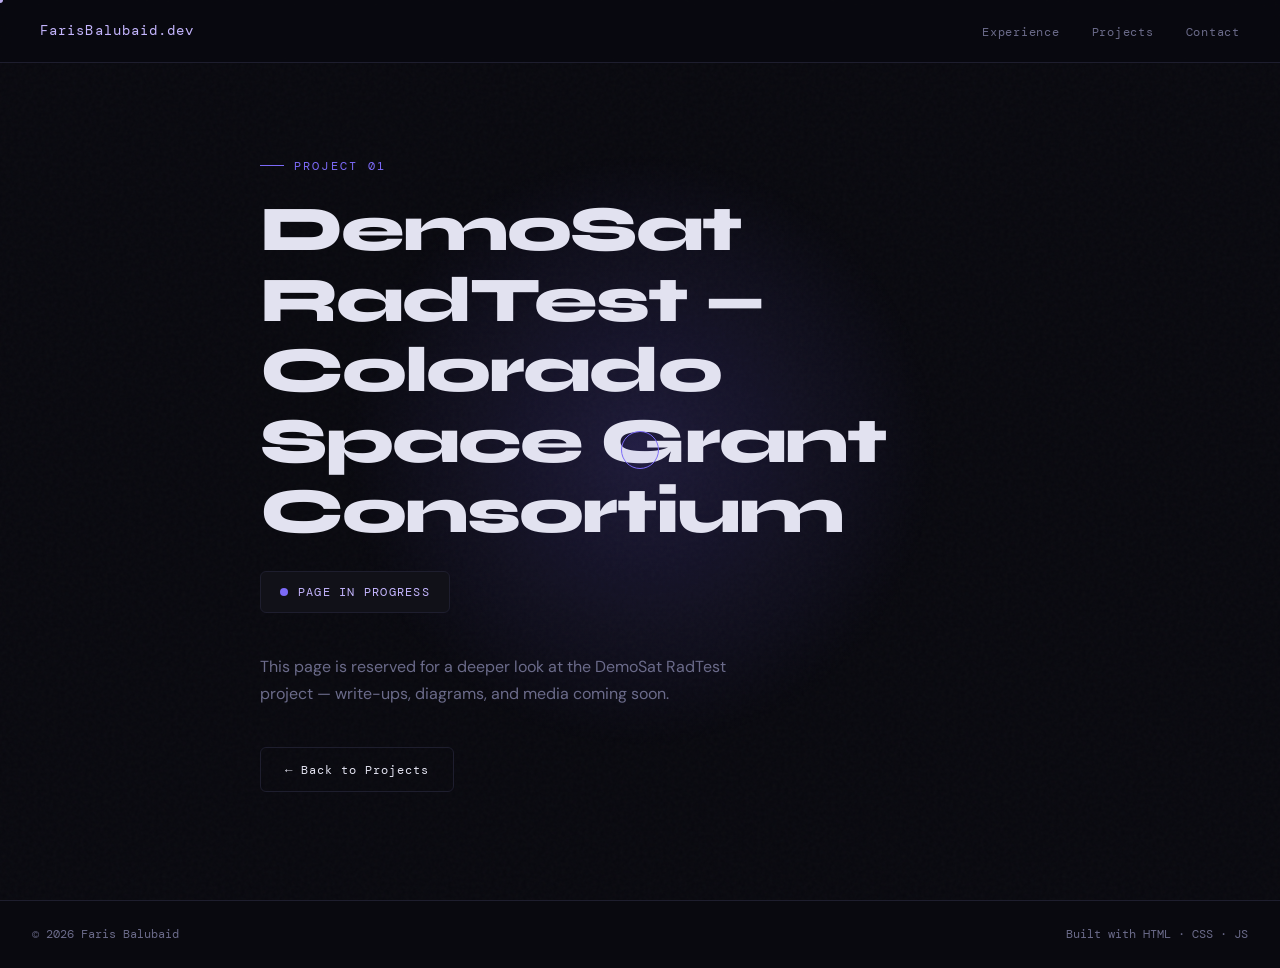
==== project-1.html @ e96e75f2 "Add files via upload" ====
<!DOCTYPE html>
<html lang="en">
<head>
  <meta charset="UTF-8" />
  <meta name="viewport" content="width=device-width, initial-scale=1.0" />
  <title>DemoSat RadTest — Faris Balubaid</title>
  <link rel="preconnect" href="https://fonts.googleapis.com">
  <link href="https://fonts.googleapis.com/css2?family=Syne:wght@400;600;700;800&family=DM+Mono:ital,wght@0,300;0,400;1,300&family=DM+Sans:ital,opsz,wght@0,9..40,300;0,9..40,400;0,9..40,500;1,9..40,300&display=swap" rel="stylesheet">
  <style>
    *, *::before, *::after { box-sizing: border-box; margin: 0; padding: 0; }

    :root {
      --bg:        #09090f;
      --surface:   #111118;
      --border:    #1e1e2e;
      --accent:    #7c6af7;
      --accent2:   #c4b5fd;
      --text:      #e2e2f0;
      --muted:     #6b6b8a;
      --mono:      'DM Mono', monospace;
      --display:   'Syne', sans-serif;
      --body:      'DM Sans', sans-serif;
      --radius:    12px;
      --max:       860px;
    }

    html { scroll-behavior: smooth; }

    body {
      background: var(--bg);
      color: var(--text);
      font-family: var(--body);
      font-size: 16px;
      line-height: 1.65;
      overflow-x: hidden;
    }

    body::before {
      content: '';
      position: fixed; inset: 0; z-index: 0; pointer-events: none;
      background-image: url("data:image/svg+xml,%3Csvg viewBox='0 0 256 256' xmlns='http://www.w3.org/2000/svg'%3E%3Cfilter id='n'%3E%3CfeTurbulence type='fractalNoise' baseFrequency='0.9' numOctaves='4' stitchTiles='stitch'/%3E%3C/filter%3E%3Crect width='100%25' height='100%25' filter='url(%23n)' opacity='1'/%3E%3C/svg%3E");
      opacity: 0.03;
    }

    /* ── CUSTOM CURSOR ───────────────────────────────────────── */
    .cursor-dot, .cursor-ring {
      position: fixed; top: 0; left: 0; border-radius: 50%;
      pointer-events: none; z-index: 9999;
      transform: translate(-50%, -50%);
      opacity: 0; transition: opacity .25s ease;
    }
    .cursor-dot { width: 6px; height: 6px; background: var(--accent2); mix-blend-mode: difference; }
    .cursor-ring {
      width: 38px; height: 38px;
      border: 1px solid var(--accent);
      background: rgba(124,106,247,0.05);
      transition: width .35s cubic-bezier(.16,1,.3,1), height .35s cubic-bezier(.16,1,.3,1),
                  border-color .3s, background .3s, opacity .25s;
    }
    body.has-cursor .cursor-dot, body.has-cursor .cursor-ring { opacity: 1; }
    body.has-cursor, body.has-cursor a, body.has-cursor button { cursor: none; }
    .cursor-ring.is-link { width: 78px; height: 78px; border-color: var(--accent2); background: rgba(124,106,247,0.1); }
    .cursor-ring.is-link .cursor-label { opacity: 1; transform: scale(1); }
    .cursor-ring.is-down { transform: translate(-50%, -50%) scale(0.85); }
    .cursor-label {
      position: absolute; inset: 0; display: flex; align-items: center; justify-content: center;
      font-family: var(--mono); font-size: 0.62rem; letter-spacing: 0.1em; text-transform: uppercase;
      color: var(--accent2); opacity: 0; transform: scale(0.6);
      transition: opacity .25s, transform .25s; white-space: nowrap;
    }
    .magnetic { transition: transform .35s cubic-bezier(.16,1,.3,1); display: inline-flex; }

    @media (prefers-reduced-motion: reduce) {
      .cursor-dot, .cursor-ring { display: none; }
      body.has-cursor, body.has-cursor a, body.has-cursor button { cursor: auto; }
      .magnetic { transition: none !important; }
    }

    /* ── NAV ─────────────────────────────────────────────────── */
    nav {
      position: fixed; top: 0; left: 0; right: 0; z-index: 100;
      display: flex; justify-content: space-between; align-items: center;
      padding: 1.1rem 2.5rem;
      background: rgba(9,9,15,0.75);
      backdrop-filter: blur(18px);
      border-bottom: 1px solid var(--border);
    }
    .nav-logo {
      font-family: var(--mono); font-size: 0.85rem; color: var(--accent2);
      letter-spacing: 0.08em; text-decoration: none;
    }
    .nav-links { display: flex; gap: 2rem; list-style: none; }
    .nav-links a {
      font-family: var(--mono); font-size: 0.78rem; color: var(--muted);
      text-decoration: none; letter-spacing: 0.06em; transition: color .2s;
    }
    .nav-links a:hover { color: var(--text); }

    section { position: relative; z-index: 1; }
    .container { max-width: var(--max); margin: 0 auto; padding: 0 2rem; }

    .section-label {
      font-family: var(--mono); font-size: 0.72rem; color: var(--accent);
      letter-spacing: 0.18em; text-transform: uppercase;
      margin-bottom: 2.5rem; display: flex; align-items: center; gap: 1rem;
    }
    .section-label::after { content: ''; flex: 1; height: 1px; background: var(--border); }

    /* ── PROJECT HEADER ──────────────────────────────────────── */
    #project-hero {
      min-height: 100svh;
      display: flex; align-items: center;
      padding: 7rem 0 4rem;
      position: relative;
    }
    .project-glow {
      position: absolute;
      width: 600px; height: 600px;
      border-radius: 50%;
      background: radial-gradient(circle, rgba(124,106,247,.18) 0%, transparent 70%);
      top: 50%; left: 50%;
      transform: translate(-50%, -50%);
      pointer-events: none;
      transition: transform .6s cubic-bezier(.16,1,.3,1);
      will-change: transform;
    }
    .project-num-big {
      font-family: var(--mono);
      font-size: 0.78rem;
      color: var(--accent);
      letter-spacing: 0.18em;
      text-transform: uppercase;
      margin-bottom: 1.2rem;
      display: flex; align-items: center; gap: 0.6rem;
      animation: fadeUp .6s ease both; animation-delay: .1s;
    }
    .project-num-big::before { content: ''; width: 24px; height: 1px; background: var(--accent); }

    .project-name {
      font-family: var(--display);
      font-size: clamp(2.2rem, 6vw, 4rem);
      font-weight: 800;
      letter-spacing: -0.03em;
      line-height: 1.1;
      max-width: 760px;
      margin-bottom: 1.5rem;
      animation: fadeUp .6s ease both; animation-delay: .2s;
    }

    .status-pill {
      display: inline-flex; align-items: center; gap: 0.6rem;
      font-family: var(--mono); font-size: 0.78rem;
      letter-spacing: 0.1em; text-transform: uppercase;
      color: var(--accent2);
      background: var(--surface);
      border: 1px solid var(--border);
      padding: 0.6rem 1.2rem;
      border-radius: 6px;
      margin-bottom: 2.5rem;
      animation: fadeUp .6s ease both; animation-delay: .3s;
    }
    .status-pill::before {
      content: '';
      width: 8px; height: 8px;
      border-radius: 50%;
      background: var(--accent);
      box-shadow: 0 0 0 0 rgba(124,106,247,.6);
      animation: pulse 2s infinite;
    }
    @keyframes pulse {
      0%   { box-shadow: 0 0 0 0 rgba(124,106,247,.5); }
      70%  { box-shadow: 0 0 0 10px rgba(124,106,247,0); }
      100% { box-shadow: 0 0 0 0 rgba(124,106,247,0); }
    }

    .placeholder-note {
      color: var(--muted);
      font-size: 1rem;
      max-width: 480px;
      line-height: 1.7;
      margin-bottom: 2.5rem;
      animation: fadeUp .6s ease both; animation-delay: .4s;
    }

    .btn {
      font-family: var(--mono); font-size: 0.78rem; letter-spacing: 0.08em;
      padding: 0.7rem 1.5rem; border-radius: 6px; text-decoration: none;
      transition: all .2s; cursor: pointer; border: none;
      animation: fadeUp .6s ease both; animation-delay: .5s;
    }
    .btn-outline { background: transparent; color: var(--text); border: 1px solid var(--border); }
    .btn-outline:hover { border-color: var(--accent); color: var(--accent2); }

    @keyframes fadeUp {
      from { opacity: 0; transform: translateY(30px); }
      to   { opacity: 1; transform: none; }
    }

    /* ── FOOTER ──────────────────────────────────────────────── */
    footer {
      border-top: 1px solid var(--border);
      padding: 1.5rem 2rem;
      display: flex; justify-content: space-between; align-items: center;
      font-family: var(--mono); font-size: 0.72rem; color: var(--muted);
      position: relative; z-index: 1;
    }

    @media (max-width: 680px) {
      nav { padding: 1rem 1.2rem; }
      .nav-links { gap: 1.2rem; }
    }
  </style>
</head>
<body>

  <div class="cursor-dot" id="cursorDot"></div>
  <div class="cursor-ring" id="cursorRing"><span class="cursor-label" id="cursorLabel"></span></div>

  <!-- NAV -->
  <nav>
    <a class="nav-logo" href="index.html">FarisBalubaid.dev</a>
    <ul class="nav-links">
      <li><a href="index.html#experience">Experience</a></li>
      <li><a href="index.html#projects">Projects</a></li>
      <li><a href="index.html#contact">Contact</a></li>
    </ul>
  </nav>

  <!-- PROJECT HERO (empty / placeholder) -->
  <section id="project-hero">
    <div class="project-glow" id="projectGlow"></div>
    <div class="container">
      <div class="project-num-big">Project 01</div>
      <h1 class="project-name">DemoSat RadTest — Colorado Space Grant Consortium</h1>
      <div class="status-pill">Page in progress</div>
      <p class="placeholder-note">
        This page is reserved for a deeper look at the DemoSat RadTest project — write-ups, diagrams,
        and media coming soon.
      </p>
      <a href="index.html#projects" class="btn btn-outline magnetic">← Back to Projects</a>
    </div>
  </section>

  <!-- FOOTER -->
  <footer>
    <span>© 2026 Faris Balubaid</span>
    <span>Built with HTML · CSS · JS</span>
  </footer>

  <script>
    (function () {
      const isFinePointer = window.matchMedia('(hover: hover) and (pointer: fine)').matches;
      if (!isFinePointer) return;

      document.body.classList.add('has-cursor');

      const dot = document.getElementById('cursorDot');
      const ring = document.getElementById('cursorRing');
      const label = document.getElementById('cursorLabel');

      let mouseX = window.innerWidth / 2;
      let mouseY = window.innerHeight / 2;
      let ringX = mouseX;
      let ringY = mouseY;

      window.addEventListener('mousemove', (e) => {
        mouseX = e.clientX;
        mouseY = e.clientY;
        dot.style.left = mouseX + 'px';
        dot.style.top = mouseY + 'px';
      });

      function loop() {
        ringX += (mouseX - ringX) * 0.18;
        ringY += (mouseY - ringY) * 0.18;
        ring.style.left = ringX + 'px';
        ring.style.top = ringY + 'px';
        requestAnimationFrame(loop);
      }
      loop();

      window.addEventListener('mousedown', () => ring.classList.add('is-down'));
      window.addEventListener('mouseup', () => ring.classList.remove('is-down'));

      document.querySelectorAll('a, button').forEach((el) => {
        el.addEventListener('mouseenter', () => {
          ring.classList.add('is-link');
          label.textContent = el.dataset.cursor || '';
        });
        el.addEventListener('mouseleave', () => {
          ring.classList.remove('is-link');
          label.textContent = '';
        });
      });

      document.querySelectorAll('.magnetic').forEach((el) => {
        el.addEventListener('mousemove', (e) => {
          const r = el.getBoundingClientRect();
          const relX = e.clientX - r.left - r.width / 2;
          const relY = e.clientY - r.top - r.height / 2;
          el.style.transform = `translate(${relX * 0.3}px, ${relY * 0.3}px)`;
        });
        el.addEventListener('mouseleave', () => { el.style.transform = 'translate(0, 0)'; });
      });

      const heroSection = document.getElementById('project-hero');
      const glow = document.getElementById('projectGlow');
      heroSection.addEventListener('mousemove', (e) => {
        const r = heroSection.getBoundingClientRect();
        const px = (e.clientX - r.left) / r.width - 0.5;
        const py = (e.clientY - r.top) / r.height - 0.5;
        glow.style.transform = `translate(${-50 + px * 24}%, ${-50 + py * 24}%)`;
      });
      heroSection.addEventListener('mouseleave', () => {
        glow.style.transform = 'translate(-50%, -50%)';
      });
    })();
  </script>

</body>
</html>
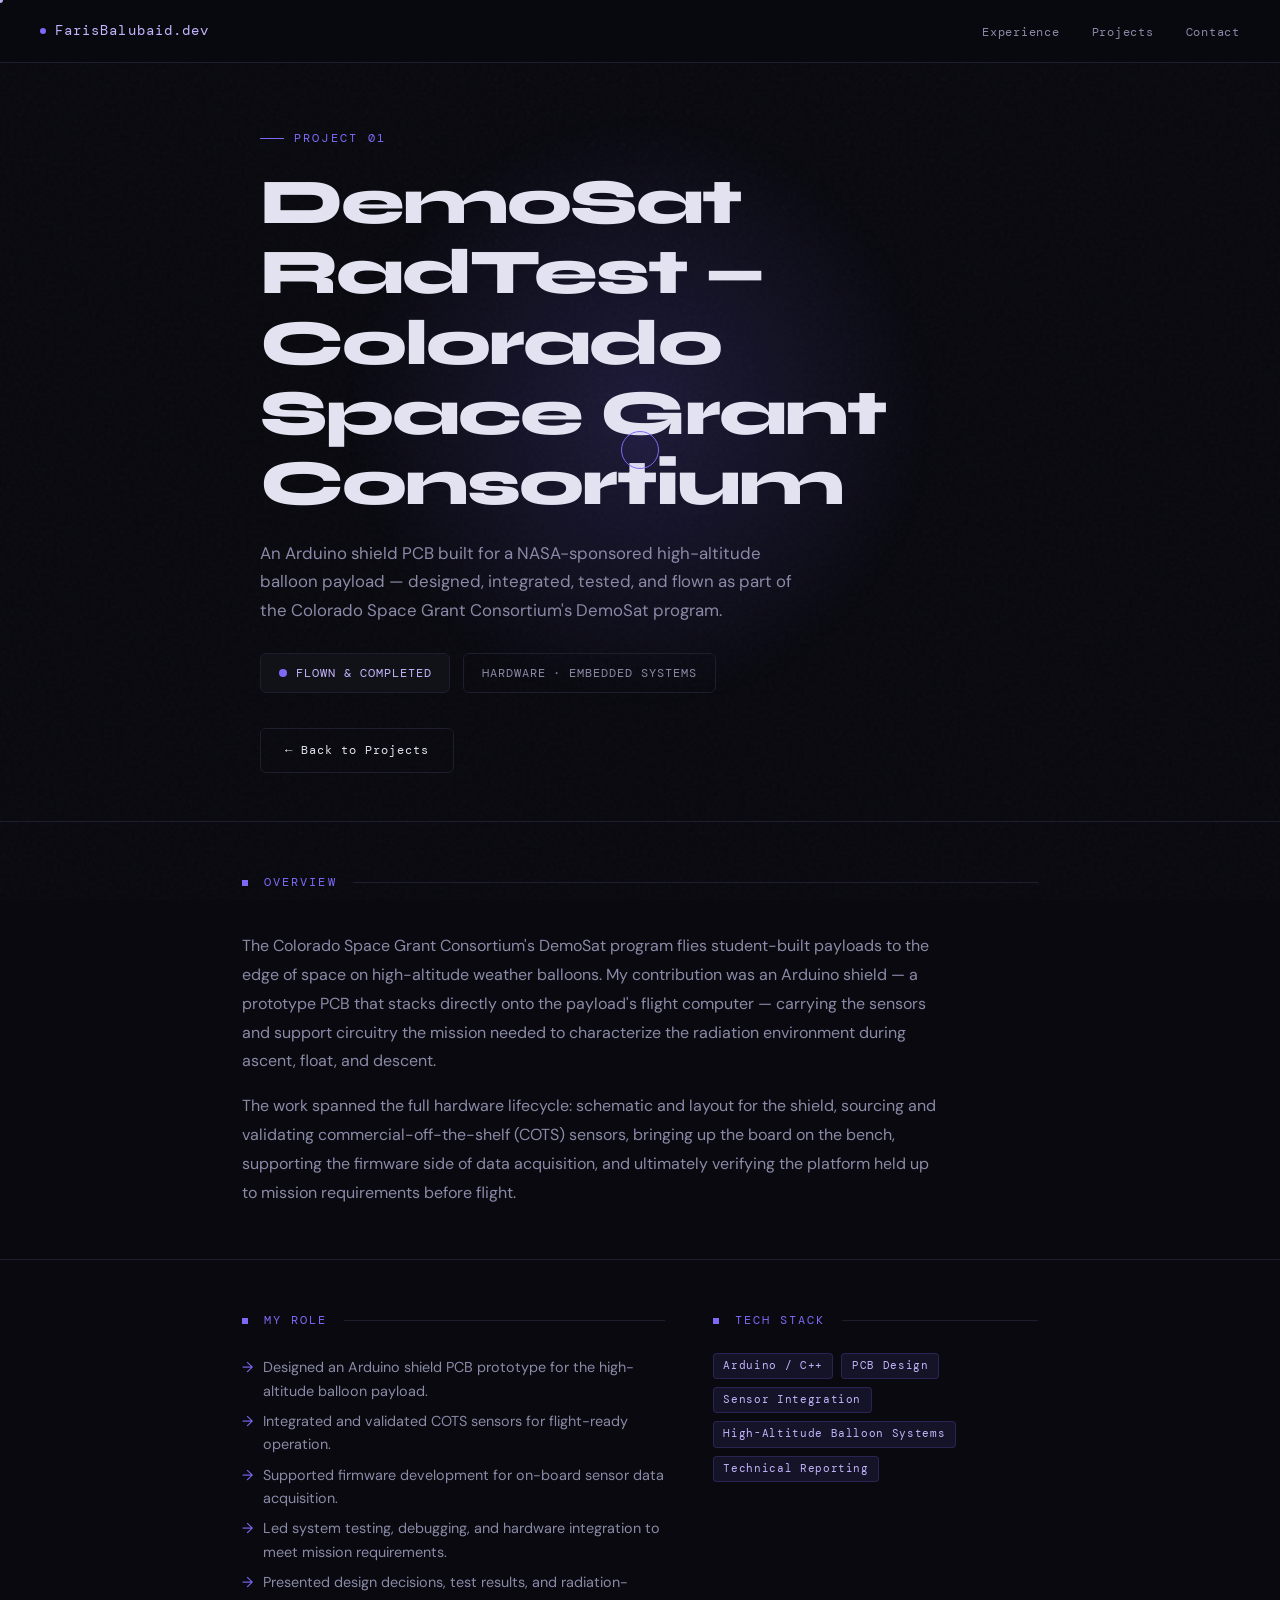
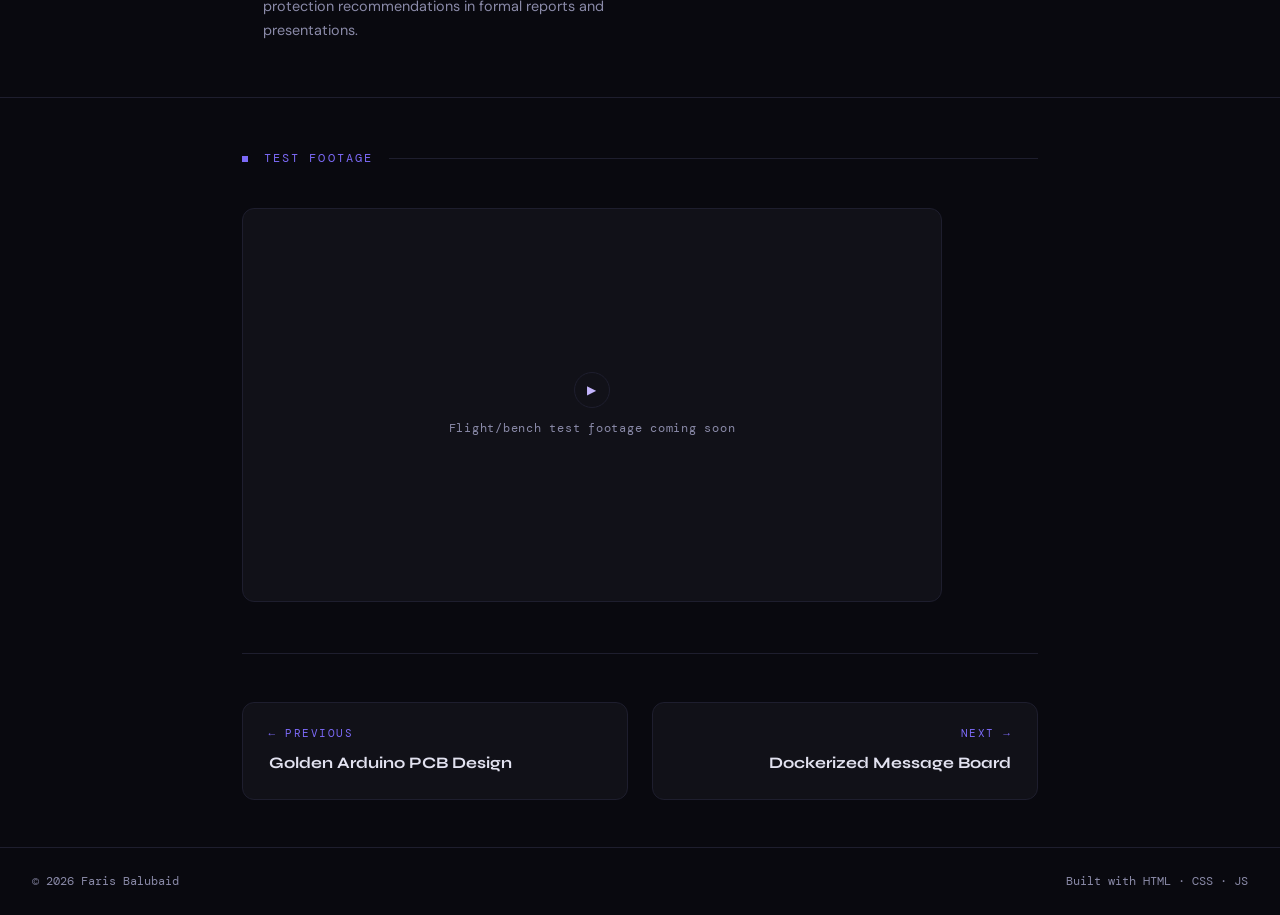
==== commit b386ef11: "Initial commit: portfolio site with 3D hero scene and case-study pages Dark, motion-driven personal " ====
--- a/project-1.html
+++ b/project-1.html
@@ -4,221 +4,23 @@
   <meta charset="UTF-8" />
   <meta name="viewport" content="width=device-width, initial-scale=1.0" />
   <title>DemoSat RadTest — Faris Balubaid</title>
+  <meta name="description" content="Arduino shield PCB prototype for a Colorado Space Grant Consortium high-altitude balloon payload, sponsored by NASA — sensor integration, testing, and radiation-protection analysis." />
+  <meta name="theme-color" content="#09090f" />
+  <link rel="icon" type="image/svg+xml" href="favicon.svg" />
   <link rel="preconnect" href="https://fonts.googleapis.com">
   <link href="https://fonts.googleapis.com/css2?family=Syne:wght@400;600;700;800&family=DM+Mono:ital,wght@0,300;0,400;1,300&family=DM+Sans:ital,opsz,wght@0,9..40,300;0,9..40,400;0,9..40,500;1,9..40,300&display=swap" rel="stylesheet">
-  <style>
-    *, *::before, *::after { box-sizing: border-box; margin: 0; padding: 0; }
-
-    :root {
-      --bg:        #09090f;
-      --surface:   #111118;
-      --border:    #1e1e2e;
-      --accent:    #7c6af7;
-      --accent2:   #c4b5fd;
-      --text:      #e2e2f0;
-      --muted:     #6b6b8a;
-      --mono:      'DM Mono', monospace;
-      --display:   'Syne', sans-serif;
-      --body:      'DM Sans', sans-serif;
-      --radius:    12px;
-      --max:       860px;
-    }
-
-    html { scroll-behavior: smooth; }
-
-    body {
-      background: var(--bg);
-      color: var(--text);
-      font-family: var(--body);
-      font-size: 16px;
-      line-height: 1.65;
-      overflow-x: hidden;
-    }
-
-    body::before {
-      content: '';
-      position: fixed; inset: 0; z-index: 0; pointer-events: none;
-      background-image: url("data:image/svg+xml,%3Csvg viewBox='0 0 256 256' xmlns='http://www.w3.org/2000/svg'%3E%3Cfilter id='n'%3E%3CfeTurbulence type='fractalNoise' baseFrequency='0.9' numOctaves='4' stitchTiles='stitch'/%3E%3C/filter%3E%3Crect width='100%25' height='100%25' filter='url(%23n)' opacity='1'/%3E%3C/svg%3E");
-      opacity: 0.03;
-    }
-
-    /* ── CUSTOM CURSOR ───────────────────────────────────────── */
-    .cursor-dot, .cursor-ring {
-      position: fixed; top: 0; left: 0; border-radius: 50%;
-      pointer-events: none; z-index: 9999;
-      transform: translate(-50%, -50%);
-      opacity: 0; transition: opacity .25s ease;
-    }
-    .cursor-dot { width: 6px; height: 6px; background: var(--accent2); mix-blend-mode: difference; }
-    .cursor-ring {
-      width: 38px; height: 38px;
-      border: 1px solid var(--accent);
-      background: rgba(124,106,247,0.05);
-      transition: width .35s cubic-bezier(.16,1,.3,1), height .35s cubic-bezier(.16,1,.3,1),
-                  border-color .3s, background .3s, opacity .25s;
-    }
-    body.has-cursor .cursor-dot, body.has-cursor .cursor-ring { opacity: 1; }
-    body.has-cursor, body.has-cursor a, body.has-cursor button { cursor: none; }
-    .cursor-ring.is-link { width: 78px; height: 78px; border-color: var(--accent2); background: rgba(124,106,247,0.1); }
-    .cursor-ring.is-link .cursor-label { opacity: 1; transform: scale(1); }
-    .cursor-ring.is-down { transform: translate(-50%, -50%) scale(0.85); }
-    .cursor-label {
-      position: absolute; inset: 0; display: flex; align-items: center; justify-content: center;
-      font-family: var(--mono); font-size: 0.62rem; letter-spacing: 0.1em; text-transform: uppercase;
-      color: var(--accent2); opacity: 0; transform: scale(0.6);
-      transition: opacity .25s, transform .25s; white-space: nowrap;
-    }
-    .magnetic { transition: transform .35s cubic-bezier(.16,1,.3,1); display: inline-flex; }
-
-    @media (prefers-reduced-motion: reduce) {
-      .cursor-dot, .cursor-ring { display: none; }
-      body.has-cursor, body.has-cursor a, body.has-cursor button { cursor: auto; }
-      .magnetic { transition: none !important; }
-    }
-
-    /* ── NAV ─────────────────────────────────────────────────── */
-    nav {
-      position: fixed; top: 0; left: 0; right: 0; z-index: 100;
-      display: flex; justify-content: space-between; align-items: center;
-      padding: 1.1rem 2.5rem;
-      background: rgba(9,9,15,0.75);
-      backdrop-filter: blur(18px);
-      border-bottom: 1px solid var(--border);
-    }
-    .nav-logo {
-      font-family: var(--mono); font-size: 0.85rem; color: var(--accent2);
-      letter-spacing: 0.08em; text-decoration: none;
-    }
-    .nav-links { display: flex; gap: 2rem; list-style: none; }
-    .nav-links a {
-      font-family: var(--mono); font-size: 0.78rem; color: var(--muted);
-      text-decoration: none; letter-spacing: 0.06em; transition: color .2s;
-    }
-    .nav-links a:hover { color: var(--text); }
-
-    section { position: relative; z-index: 1; }
-    .container { max-width: var(--max); margin: 0 auto; padding: 0 2rem; }
-
-    .section-label {
-      font-family: var(--mono); font-size: 0.72rem; color: var(--accent);
-      letter-spacing: 0.18em; text-transform: uppercase;
-      margin-bottom: 2.5rem; display: flex; align-items: center; gap: 1rem;
-    }
-    .section-label::after { content: ''; flex: 1; height: 1px; background: var(--border); }
-
-    /* ── PROJECT HEADER ──────────────────────────────────────── */
-    #project-hero {
-      min-height: 100svh;
-      display: flex; align-items: center;
-      padding: 7rem 0 4rem;
-      position: relative;
-    }
-    .project-glow {
-      position: absolute;
-      width: 600px; height: 600px;
-      border-radius: 50%;
-      background: radial-gradient(circle, rgba(124,106,247,.18) 0%, transparent 70%);
-      top: 50%; left: 50%;
-      transform: translate(-50%, -50%);
-      pointer-events: none;
-      transition: transform .6s cubic-bezier(.16,1,.3,1);
-      will-change: transform;
-    }
-    .project-num-big {
-      font-family: var(--mono);
-      font-size: 0.78rem;
-      color: var(--accent);
-      letter-spacing: 0.18em;
-      text-transform: uppercase;
-      margin-bottom: 1.2rem;
-      display: flex; align-items: center; gap: 0.6rem;
-      animation: fadeUp .6s ease both; animation-delay: .1s;
-    }
-    .project-num-big::before { content: ''; width: 24px; height: 1px; background: var(--accent); }
-
-    .project-name {
-      font-family: var(--display);
-      font-size: clamp(2.2rem, 6vw, 4rem);
-      font-weight: 800;
-      letter-spacing: -0.03em;
-      line-height: 1.1;
-      max-width: 760px;
-      margin-bottom: 1.5rem;
-      animation: fadeUp .6s ease both; animation-delay: .2s;
-    }
-
-    .status-pill {
-      display: inline-flex; align-items: center; gap: 0.6rem;
-      font-family: var(--mono); font-size: 0.78rem;
-      letter-spacing: 0.1em; text-transform: uppercase;
-      color: var(--accent2);
-      background: var(--surface);
-      border: 1px solid var(--border);
-      padding: 0.6rem 1.2rem;
-      border-radius: 6px;
-      margin-bottom: 2.5rem;
-      animation: fadeUp .6s ease both; animation-delay: .3s;
-    }
-    .status-pill::before {
-      content: '';
-      width: 8px; height: 8px;
-      border-radius: 50%;
-      background: var(--accent);
-      box-shadow: 0 0 0 0 rgba(124,106,247,.6);
-      animation: pulse 2s infinite;
-    }
-    @keyframes pulse {
-      0%   { box-shadow: 0 0 0 0 rgba(124,106,247,.5); }
-      70%  { box-shadow: 0 0 0 10px rgba(124,106,247,0); }
-      100% { box-shadow: 0 0 0 0 rgba(124,106,247,0); }
-    }
-
-    .placeholder-note {
-      color: var(--muted);
-      font-size: 1rem;
-      max-width: 480px;
-      line-height: 1.7;
-      margin-bottom: 2.5rem;
-      animation: fadeUp .6s ease both; animation-delay: .4s;
-    }
-
-    .btn {
-      font-family: var(--mono); font-size: 0.78rem; letter-spacing: 0.08em;
-      padding: 0.7rem 1.5rem; border-radius: 6px; text-decoration: none;
-      transition: all .2s; cursor: pointer; border: none;
-      animation: fadeUp .6s ease both; animation-delay: .5s;
-    }
-    .btn-outline { background: transparent; color: var(--text); border: 1px solid var(--border); }
-    .btn-outline:hover { border-color: var(--accent); color: var(--accent2); }
-
-    @keyframes fadeUp {
-      from { opacity: 0; transform: translateY(30px); }
-      to   { opacity: 1; transform: none; }
-    }
-
-    /* ── FOOTER ──────────────────────────────────────────────── */
-    footer {
-      border-top: 1px solid var(--border);
-      padding: 1.5rem 2rem;
-      display: flex; justify-content: space-between; align-items: center;
-      font-family: var(--mono); font-size: 0.72rem; color: var(--muted);
-      position: relative; z-index: 1;
-    }
-
-    @media (max-width: 680px) {
-      nav { padding: 1rem 1.2rem; }
-      .nav-links { gap: 1.2rem; }
-    }
-  </style>
+  <link rel="stylesheet" href="css/base.css">
+  <link rel="stylesheet" href="css/project.css">
 </head>
 <body>
 
+  <div class="scroll-progress" id="scrollProgress"></div>
   <div class="cursor-dot" id="cursorDot"></div>
   <div class="cursor-ring" id="cursorRing"><span class="cursor-label" id="cursorLabel"></span></div>
 
   <!-- NAV -->
-  <nav>
-    <a class="nav-logo" href="index.html">FarisBalubaid.dev</a>
+  <nav class="site-nav">
+    <a class="nav-logo" href="index.html"><span class="nav-status-dot"></span>FarisBalubaid.dev</a>
     <ul class="nav-links">
       <li><a href="index.html#experience">Experience</a></li>
       <li><a href="index.html#projects">Projects</a></li>
@@ -226,20 +28,99 @@
     </ul>
   </nav>
 
-  <!-- PROJECT HERO (empty / placeholder) -->
-  <section id="project-hero">
-    <div class="project-glow" id="projectGlow"></div>
+  <!-- PROJECT HERO -->
+  <section id="project-hero" class="glow-section">
+    <div class="project-glow glow" id="projectGlow"></div>
     <div class="container">
       <div class="project-num-big">Project 01</div>
       <h1 class="project-name">DemoSat RadTest — Colorado Space Grant Consortium</h1>
-      <div class="status-pill">Page in progress</div>
-      <p class="placeholder-note">
-        This page is reserved for a deeper look at the DemoSat RadTest project — write-ups, diagrams,
-        and media coming soon.
+      <p class="project-summary">
+        An Arduino shield PCB built for a NASA-sponsored high-altitude balloon payload — designed, integrated,
+        tested, and flown as part of the Colorado Space Grant Consortium's DemoSat program.
       </p>
-      <a href="index.html#projects" class="btn btn-outline magnetic">← Back to Projects</a>
+      <div class="pill-row">
+        <span class="status-pill">Flown &amp; completed</span>
+        <span class="category-pill">Hardware · Embedded Systems</span>
+      </div>
+      <div class="hero-actions-row">
+        <a href="index.html#projects" class="btn btn-outline magnetic">← Back to Projects</a>
+      </div>
     </div>
   </section>
+
+  <!-- OVERVIEW -->
+  <section class="detail-section reveal">
+    <div class="container">
+      <div class="section-label">Overview</div>
+      <p class="detail-text">
+        The Colorado Space Grant Consortium's DemoSat program flies student-built payloads to the edge of
+        space on high-altitude weather balloons. My contribution was an Arduino shield — a prototype PCB
+        that stacks directly onto the payload's flight computer — carrying the sensors and support circuitry
+        the mission needed to characterize the radiation environment during ascent, float, and descent.
+      </p>
+      <p class="detail-text">
+        The work spanned the full hardware lifecycle: schematic and layout for the shield, sourcing and
+        validating commercial-off-the-shelf (COTS) sensors, bringing up the board on the bench, supporting
+        the firmware side of data acquisition, and ultimately verifying the platform held up to mission
+        requirements before flight.
+      </p>
+    </div>
+  </section>
+
+  <!-- ROLE + STACK -->
+  <section class="detail-section reveal">
+    <div class="container">
+      <div class="detail-grid">
+        <div>
+          <div class="section-label">My Role</div>
+          <ul class="exp-bullets">
+            <li>Designed an Arduino shield PCB prototype for the high-altitude balloon payload.</li>
+            <li>Integrated and validated COTS sensors for flight-ready operation.</li>
+            <li>Supported firmware development for on-board sensor data acquisition.</li>
+            <li>Led system testing, debugging, and hardware integration to meet mission requirements.</li>
+            <li>Presented design decisions, test results, and radiation-protection recommendations in formal reports and presentations.</li>
+          </ul>
+        </div>
+        <div>
+          <div class="section-label">Tech Stack</div>
+          <div class="project-tags">
+            <span class="tag">Arduino / C++</span>
+            <span class="tag">PCB Design</span>
+            <span class="tag">Sensor Integration</span>
+            <span class="tag">High-Altitude Balloon Systems</span>
+            <span class="tag">Technical Reporting</span>
+          </div>
+        </div>
+      </div>
+    </div>
+  </section>
+
+  <!-- MEDIA -->
+  <section class="detail-section reveal">
+    <div class="container">
+      <div class="section-label">Test Footage</div>
+      <video
+        class="project-video"
+        src="video/demosat-test.mp4"
+        controls
+        playsinline
+      ></video>
+    </div>
+  </section>
+
+  <!-- PAGINATION -->
+  <div class="container">
+    <nav class="project-pagination" aria-label="More projects">
+      <a class="pagination-link prev magnetic" href="project-3.html">
+        <span class="pagination-label">← Previous</span>
+        <span class="pagination-title">Golden Arduino PCB Design</span>
+      </a>
+      <a class="pagination-link next magnetic" href="project-2.html">
+        <span class="pagination-label">Next →</span>
+        <span class="pagination-title">Dockerized Message Board</span>
+      </a>
+    </nav>
+  </div>
 
   <!-- FOOTER -->
   <footer>
@@ -247,75 +128,7 @@
     <span>Built with HTML · CSS · JS</span>
   </footer>
 
-  <script>
-    (function () {
-      const isFinePointer = window.matchMedia('(hover: hover) and (pointer: fine)').matches;
-      if (!isFinePointer) return;
-
-      document.body.classList.add('has-cursor');
-
-      const dot = document.getElementById('cursorDot');
-      const ring = document.getElementById('cursorRing');
-      const label = document.getElementById('cursorLabel');
-
-      let mouseX = window.innerWidth / 2;
-      let mouseY = window.innerHeight / 2;
-      let ringX = mouseX;
-      let ringY = mouseY;
-
-      window.addEventListener('mousemove', (e) => {
-        mouseX = e.clientX;
-        mouseY = e.clientY;
-        dot.style.left = mouseX + 'px';
-        dot.style.top = mouseY + 'px';
-      });
-
-      function loop() {
-        ringX += (mouseX - ringX) * 0.18;
-        ringY += (mouseY - ringY) * 0.18;
-        ring.style.left = ringX + 'px';
-        ring.style.top = ringY + 'px';
-        requestAnimationFrame(loop);
-      }
-      loop();
-
-      window.addEventListener('mousedown', () => ring.classList.add('is-down'));
-      window.addEventListener('mouseup', () => ring.classList.remove('is-down'));
-
-      document.querySelectorAll('a, button').forEach((el) => {
-        el.addEventListener('mouseenter', () => {
-          ring.classList.add('is-link');
-          label.textContent = el.dataset.cursor || '';
-        });
-        el.addEventListener('mouseleave', () => {
-          ring.classList.remove('is-link');
-          label.textContent = '';
-        });
-      });
-
-      document.querySelectorAll('.magnetic').forEach((el) => {
-        el.addEventListener('mousemove', (e) => {
-          const r = el.getBoundingClientRect();
-          const relX = e.clientX - r.left - r.width / 2;
-          const relY = e.clientY - r.top - r.height / 2;
-          el.style.transform = `translate(${relX * 0.3}px, ${relY * 0.3}px)`;
-        });
-        el.addEventListener('mouseleave', () => { el.style.transform = 'translate(0, 0)'; });
-      });
-
-      const heroSection = document.getElementById('project-hero');
-      const glow = document.getElementById('projectGlow');
-      heroSection.addEventListener('mousemove', (e) => {
-        const r = heroSection.getBoundingClientRect();
-        const px = (e.clientX - r.left) / r.width - 0.5;
-        const py = (e.clientY - r.top) / r.height - 0.5;
-        glow.style.transform = `translate(${-50 + px * 24}%, ${-50 + py * 24}%)`;
-      });
-      heroSection.addEventListener('mouseleave', () => {
-        glow.style.transform = 'translate(-50%, -50%)';
-      });
-    })();
-  </script>
+  <script src="js/main.js"></script>
 
 </body>
 </html>
--- a/css/base.css
+++ b/css/base.css
@@ -0,0 +1,257 @@
+/* ══════════════════════════════════════════════════════════════
+   BASE — design tokens, reset, and components shared by every page
+   ══════════════════════════════════════════════════════════════ */
+
+*, *::before, *::after { box-sizing: border-box; margin: 0; padding: 0; }
+
+:root {
+  --bg:        #09090f;
+  --surface:   #111118;
+  --border:    #1e1e2e;
+  --accent:    #7c6af7;
+  --accent2:   #c4b5fd;
+  --text:      #e2e2f0;
+  --muted:     #8a8aa8;
+  --mono:      'DM Mono', monospace;
+  --display:   'Syne', sans-serif;
+  --body:      'DM Sans', sans-serif;
+  --radius:    12px;
+  --max:       860px;
+}
+
+html { scroll-behavior: smooth; }
+
+body {
+  background: var(--bg);
+  color: var(--text);
+  font-family: var(--body);
+  font-size: 16px;
+  line-height: 1.65;
+  overflow-x: hidden;
+}
+
+/* ── AMBIENT BACKDROP ────────────────────────────────────────── */
+/* grain texture */
+body::before {
+  content: '';
+  position: fixed; inset: 0; z-index: 0; pointer-events: none;
+  background-image: url("data:image/svg+xml,%3Csvg viewBox='0 0 256 256' xmlns='http://www.w3.org/2000/svg'%3E%3Cfilter id='n'%3E%3CfeTurbulence type='fractalNoise' baseFrequency='0.9' numOctaves='4' stitchTiles='stitch'/%3E%3C/filter%3E%3Crect width='100%25' height='100%25' filter='url(%23n)' opacity='1'/%3E%3C/svg%3E");
+  opacity: 0.03;
+}
+/* faint schematic dot-grid, fading out toward the bottom of the viewport */
+body::after {
+  content: '';
+  position: fixed; inset: 0; z-index: 0; pointer-events: none;
+  background-image: radial-gradient(circle, rgba(124,106,247,.5) 1px, transparent 1px);
+  background-size: 32px 32px;
+  -webkit-mask-image: radial-gradient(circle at 50% 0%, black, transparent 75%);
+          mask-image: radial-gradient(circle at 50% 0%, black, transparent 75%);
+  opacity: 0.16;
+}
+
+/* ── SCROLL PROGRESS ─────────────────────────────────────────── */
+.scroll-progress {
+  position: fixed; top: 0; left: 0; height: 2px; width: 0%;
+  background: linear-gradient(90deg, var(--accent), var(--accent2));
+  z-index: 200;
+  transition: width .1s linear;
+}
+
+/* ── CUSTOM CURSOR ───────────────────────────────────────────── */
+.cursor-dot, .cursor-ring {
+  position: fixed; top: 0; left: 0; border-radius: 50%;
+  pointer-events: none; z-index: 9999;
+  transform: translate(-50%, -50%);
+  opacity: 0; transition: opacity .25s ease;
+}
+.cursor-dot { width: 6px; height: 6px; background: var(--accent2); mix-blend-mode: difference; }
+.cursor-ring {
+  width: 38px; height: 38px;
+  border: 1px solid var(--accent);
+  background: rgba(124,106,247,0.05);
+  transition: width .35s cubic-bezier(.16,1,.3,1), height .35s cubic-bezier(.16,1,.3,1),
+              border-color .3s, background .3s, opacity .25s;
+}
+body.has-cursor .cursor-dot, body.has-cursor .cursor-ring { opacity: 1; }
+body.has-cursor, body.has-cursor a, body.has-cursor button,
+body.has-cursor .project-card, body.has-cursor .exp-item { cursor: none; }
+.cursor-ring.is-link { width: 78px; height: 78px; border-color: var(--accent2); background: rgba(124,106,247,0.1); }
+.cursor-ring.is-link .cursor-label { opacity: 1; transform: scale(1); }
+.cursor-ring.is-down { transform: translate(-50%, -50%) scale(0.85); }
+.cursor-label {
+  position: absolute; inset: 0; display: flex; align-items: center; justify-content: center;
+  font-family: var(--mono); font-size: 0.62rem; letter-spacing: 0.1em; text-transform: uppercase;
+  color: var(--accent2); opacity: 0; transform: scale(0.6);
+  transition: opacity .25s, transform .25s; white-space: nowrap;
+}
+.magnetic { transition: transform .35s cubic-bezier(.16,1,.3,1); display: inline-flex; }
+
+/* ── NAV ─────────────────────────────────────────────────────── */
+.site-nav {
+  position: fixed; top: 0; left: 0; right: 0; z-index: 100;
+  display: flex; justify-content: space-between; align-items: center;
+  padding: 1.1rem 2.5rem;
+  background: rgba(9,9,15,0.75);
+  backdrop-filter: blur(18px);
+  border-bottom: 1px solid var(--border);
+}
+.nav-logo {
+  display: inline-flex; align-items: center; gap: 0.55rem;
+  font-family: var(--mono);
+  font-size: 0.85rem;
+  color: var(--accent2);
+  letter-spacing: 0.08em;
+  text-decoration: none;
+}
+.nav-status-dot {
+  width: 6px; height: 6px; border-radius: 50%;
+  background: var(--accent);
+  box-shadow: 0 0 0 0 rgba(124,106,247,.6);
+  animation: pulse 2.4s infinite;
+  flex-shrink: 0;
+}
+.nav-links { display: flex; gap: 2rem; list-style: none; }
+.nav-links a {
+  font-family: var(--mono); font-size: 0.78rem; color: var(--muted);
+  text-decoration: none; letter-spacing: 0.06em; transition: color .2s;
+}
+.nav-links a:hover { color: var(--text); }
+
+/* ── SHARED LAYOUT ───────────────────────────────────────────── */
+section { position: relative; z-index: 1; }
+.container { max-width: var(--max); margin: 0 auto; padding: 0 2rem; }
+
+.section-label {
+  font-family: var(--mono);
+  font-size: 0.72rem;
+  color: var(--accent);
+  letter-spacing: 0.18em;
+  text-transform: uppercase;
+  margin-bottom: 2.5rem;
+  display: flex; align-items: center; gap: 1rem;
+}
+.section-label::before {
+  content: ''; width: 6px; height: 6px; background: var(--accent); flex-shrink: 0;
+}
+.section-label::after {
+  content: ''; flex: 1; height: 1px;
+  background-color: var(--border);
+  background-image: linear-gradient(90deg, transparent 0%, var(--accent2) 10%, transparent 20%);
+  background-size: 260% 100%;
+  background-repeat: no-repeat;
+  background-position: 130% 0;
+  animation: traceGlint 6s linear infinite;
+}
+
+h2 {
+  font-family: var(--display);
+  font-size: clamp(1.8rem, 4vw, 2.8rem);
+  font-weight: 800;
+  letter-spacing: -0.02em;
+  line-height: 1.1;
+  margin-bottom: 3rem;
+}
+
+/* ── BUTTONS ─────────────────────────────────────────────────── */
+.btn {
+  font-family: var(--mono);
+  font-size: 0.78rem;
+  letter-spacing: 0.08em;
+  padding: 0.7rem 1.5rem;
+  border-radius: 6px;
+  text-decoration: none;
+  transition: all .2s;
+  cursor: pointer;
+  border: none;
+  display: inline-flex;
+  align-items: center;
+}
+.btn-primary { background: var(--accent); color: #fff; }
+.btn-primary:hover { background: #6856e8; transform: translateY(-1px); }
+.btn-outline { background: transparent; color: var(--text); border: 1px solid var(--border); }
+.btn-outline:hover { border-color: var(--accent); color: var(--accent2); }
+
+/* ── SHARED COMPONENTS: arrow list + tags ───────────────────── */
+.exp-bullets { list-style: none; }
+.exp-bullets li {
+  font-size: 0.9rem;
+  color: var(--muted);
+  padding: 0.2rem 0;
+  display: flex; gap: 0.6rem;
+}
+.exp-bullets li::before { content: '→'; color: var(--accent); flex-shrink: 0; }
+
+.project-tags { display: flex; flex-wrap: wrap; gap: 0.5rem; }
+.tag {
+  font-family: var(--mono);
+  font-size: 0.68rem;
+  color: var(--accent2);
+  background: rgba(124,106,247,.1);
+  border: 1px solid rgba(124,106,247,.2);
+  padding: 0.2rem 0.6rem;
+  border-radius: 4px;
+  letter-spacing: 0.06em;
+}
+
+/* ── SCROLL-REVEAL (generic) ────────────────────────────────── */
+.reveal {
+  opacity: 0;
+  transform: perspective(1200px) translateY(24px) rotateX(-8deg);
+  transition: opacity .6s, transform .6s cubic-bezier(.16,1,.3,1);
+}
+.reveal.visible { opacity: 1; transform: perspective(1200px) translateY(0) rotateX(0deg); }
+
+/* ── FOOTER ──────────────────────────────────────────────────── */
+footer {
+  border-top: 1px solid var(--border);
+  padding: 1.5rem 2rem;
+  display: flex;
+  justify-content: space-between;
+  align-items: center;
+  font-family: var(--mono);
+  font-size: 0.72rem;
+  color: var(--muted);
+  position: relative; z-index: 1;
+}
+
+/* ── ANIMATIONS ──────────────────────────────────────────────── */
+@keyframes fadeUp {
+  from { opacity: 0; transform: translateY(30px); }
+  to   { opacity: 1; transform: none; }
+}
+@keyframes pulse {
+  0%   { box-shadow: 0 0 0 0 rgba(124,106,247,.5); }
+  70%  { box-shadow: 0 0 0 10px rgba(124,106,247,0); }
+  100% { box-shadow: 0 0 0 0 rgba(124,106,247,0); }
+}
+@keyframes traceGlint {
+  to { background-position: -130% 0; }
+}
+
+/* ── RESPONSIVE (shared) ─────────────────────────────────────── */
+@media (max-width: 680px) {
+  .site-nav { padding: 1rem 1.2rem; }
+  .nav-links { gap: 1.2rem; }
+}
+@media (max-width: 400px) {
+  .site-nav { padding: 0.85rem 0.9rem; }
+  .nav-logo { font-size: 0.66rem; gap: 0.4rem; }
+  .nav-links { gap: 0.8rem; }
+  .nav-links a { font-size: 0.62rem; }
+}
+
+/* ── ACCESSIBILITY ───────────────────────────────────────────── */
+@media (prefers-reduced-motion: reduce) {
+  .cursor-dot, .cursor-ring { display: none; }
+  body.has-cursor, body.has-cursor a, body.has-cursor button,
+  body.has-cursor .project-card, body.has-cursor .exp-item { cursor: auto; }
+  .magnetic, .glow, .card-glow { transition: none !important; }
+  .scroll-progress { transition: none; }
+  .reveal, .exp-item, .project-card, .pagination-link {
+    transition: none !important;
+    transform: none !important;
+    opacity: 1 !important;
+  }
+  .section-label::after { animation: none; }
+  .hero-canvas { transition: none; }
+}
--- a/css/project.css
+++ b/css/project.css
@@ -0,0 +1,206 @@
+/* ══════════════════════════════════════════════════════════════
+   PROJECT — styles unique to project-N.html case-study pages
+   ══════════════════════════════════════════════════════════════ */
+
+/* ── PROJECT HERO ────────────────────────────────────────────── */
+#project-hero {
+  min-height: 82svh;
+  display: flex; align-items: center;
+  padding: 8rem 0 3rem;
+  position: relative;
+}
+.project-glow {
+  position: absolute;
+  width: 600px; height: 600px;
+  border-radius: 50%;
+  background: radial-gradient(circle, rgba(124,106,247,.18) 0%, transparent 70%);
+  top: 50%; left: 50%;
+  transform: translate(-50%, -50%);
+  pointer-events: none;
+  transition: transform .6s cubic-bezier(.16,1,.3,1);
+  will-change: transform;
+}
+.project-num-big {
+  font-family: var(--mono);
+  font-size: 0.78rem;
+  color: var(--accent);
+  letter-spacing: 0.18em;
+  text-transform: uppercase;
+  margin-bottom: 1.2rem;
+  display: flex; align-items: center; gap: 0.6rem;
+  animation: fadeUp .6s ease both; animation-delay: .1s;
+}
+.project-num-big::before { content: ''; width: 24px; height: 1px; background: var(--accent); }
+
+.project-name {
+  font-family: var(--display);
+  font-size: clamp(2.2rem, 6vw, 4rem);
+  font-weight: 800;
+  letter-spacing: -0.03em;
+  line-height: 1.1;
+  max-width: 760px;
+  margin-bottom: 1.2rem;
+  animation: fadeUp .6s ease both; animation-delay: .2s;
+}
+
+.project-summary {
+  color: var(--muted);
+  font-size: 1.05rem;
+  max-width: 560px;
+  line-height: 1.7;
+  margin-bottom: 1.8rem;
+  animation: fadeUp .6s ease both; animation-delay: .3s;
+}
+
+.pill-row {
+  display: flex; flex-wrap: wrap; gap: 0.8rem;
+  margin-bottom: 2.2rem;
+  animation: fadeUp .6s ease both; animation-delay: .35s;
+}
+.status-pill {
+  display: inline-flex; align-items: center; gap: 0.6rem;
+  font-family: var(--mono); font-size: 0.76rem;
+  letter-spacing: 0.08em; text-transform: uppercase;
+  color: var(--accent2);
+  background: var(--surface);
+  border: 1px solid var(--border);
+  padding: 0.55rem 1.1rem;
+  border-radius: 6px;
+}
+.status-pill::before {
+  content: '';
+  width: 8px; height: 8px;
+  border-radius: 50%;
+  background: var(--accent);
+  box-shadow: 0 0 0 0 rgba(124,106,247,.6);
+  animation: pulse 2s infinite;
+}
+.category-pill {
+  font-family: var(--mono); font-size: 0.76rem;
+  letter-spacing: 0.08em; text-transform: uppercase;
+  color: var(--muted);
+  background: transparent;
+  border: 1px solid var(--border);
+  padding: 0.55rem 1.1rem;
+  border-radius: 6px;
+  display: inline-flex; align-items: center;
+}
+
+.hero-actions-row {
+  display: flex; gap: 1rem; flex-wrap: wrap;
+  animation: fadeUp .6s ease both; animation-delay: .45s;
+}
+
+/* ── DETAIL SECTIONS ─────────────────────────────────────────── */
+.detail-section { padding: 3.2rem 0; border-top: 1px solid var(--border); }
+.detail-section:first-of-type { border-top: none; padding-top: 0; }
+
+.detail-text {
+  color: var(--muted);
+  font-size: 1rem;
+  line-height: 1.8;
+  max-width: 700px;
+}
+.detail-text + .detail-text { margin-top: 1rem; }
+
+.detail-grid {
+  display: grid;
+  grid-template-columns: 1.3fr 1fr;
+  gap: 3rem;
+}
+.detail-grid .section-label { margin-bottom: 1.4rem; }
+
+/* ── MEDIA ───────────────────────────────────────────────────── */
+.media-grid {
+  display: grid;
+  grid-template-columns: repeat(auto-fit, minmax(220px, 1fr));
+  gap: 1.2rem;
+}
+.media-tile {
+  aspect-ratio: 4 / 3;
+  border: 1px dashed var(--border);
+  border-radius: var(--radius);
+  background: var(--surface);
+  display: flex; flex-direction: column; align-items: center; justify-content: center;
+  gap: 0.6rem;
+  color: var(--muted);
+  font-family: var(--mono);
+  font-size: 0.72rem;
+  letter-spacing: 0.08em;
+  text-transform: uppercase;
+  text-align: center;
+  padding: 1rem;
+}
+.media-tile .media-icon {
+  width: 30px; height: 30px;
+  border: 1px solid var(--border);
+  border-radius: 50%;
+  display: flex; align-items: center; justify-content: center;
+  color: var(--accent2);
+  font-family: var(--display);
+  font-size: 0.9rem;
+}
+
+.project-video, .video-placeholder {
+  width: 100%;
+  max-width: 700px;
+  border-radius: var(--radius);
+  border: 1px solid var(--border);
+  background: var(--surface);
+  display: block;
+}
+.video-placeholder {
+  aspect-ratio: 16 / 9;
+  display: flex; flex-direction: column; align-items: center; justify-content: center;
+  gap: 0.6rem;
+  color: var(--muted);
+  font-family: var(--mono);
+  font-size: 0.78rem;
+  letter-spacing: 0.06em;
+  text-align: center;
+  padding: 1.5rem;
+}
+.video-placeholder .media-icon {
+  width: 36px; height: 36px;
+  border: 1px solid var(--border);
+  border-radius: 50%;
+  display: flex; align-items: center; justify-content: center;
+  color: var(--accent2);
+}
+
+/* ── PAGINATION (prev/next project) ─────────────────────────── */
+.project-pagination {
+  display: flex; justify-content: space-between; align-items: stretch;
+  gap: 1.5rem;
+  padding: 3rem 0;
+  border-top: 1px solid var(--border);
+  flex-wrap: wrap;
+}
+.pagination-link {
+  flex: 1; min-width: 220px;
+  text-decoration: none;
+  color: inherit;
+  background: var(--surface);
+  border: 1px solid var(--border);
+  border-radius: var(--radius);
+  padding: 1.4rem 1.6rem;
+  transition: border-color .25s, transform .25s cubic-bezier(.16,1,.3,1), box-shadow .25s;
+  display: flex; flex-direction: column; gap: 0.4rem;
+  transform: perspective(900px) rotateX(var(--rx, 0deg)) rotateY(var(--ry, 0deg));
+}
+.pagination-link:hover {
+  border-color: var(--accent);
+  transform: perspective(900px) rotateX(var(--rx, 0deg)) rotateY(var(--ry, 0deg)) translateY(-4px);
+  box-shadow: 0 16px 32px -18px rgba(124,106,247,.5);
+}
+.pagination-link.next { text-align: right; align-items: flex-end; }
+.pagination-label {
+  font-family: var(--mono); font-size: 0.68rem;
+  color: var(--accent); letter-spacing: 0.14em; text-transform: uppercase;
+}
+.pagination-title { font-family: var(--display); font-weight: 700; font-size: 1rem; }
+
+/* ── RESPONSIVE ──────────────────────────────────────────────── */
+@media (max-width: 680px) {
+  .detail-grid { grid-template-columns: 1fr; gap: 2rem; }
+}
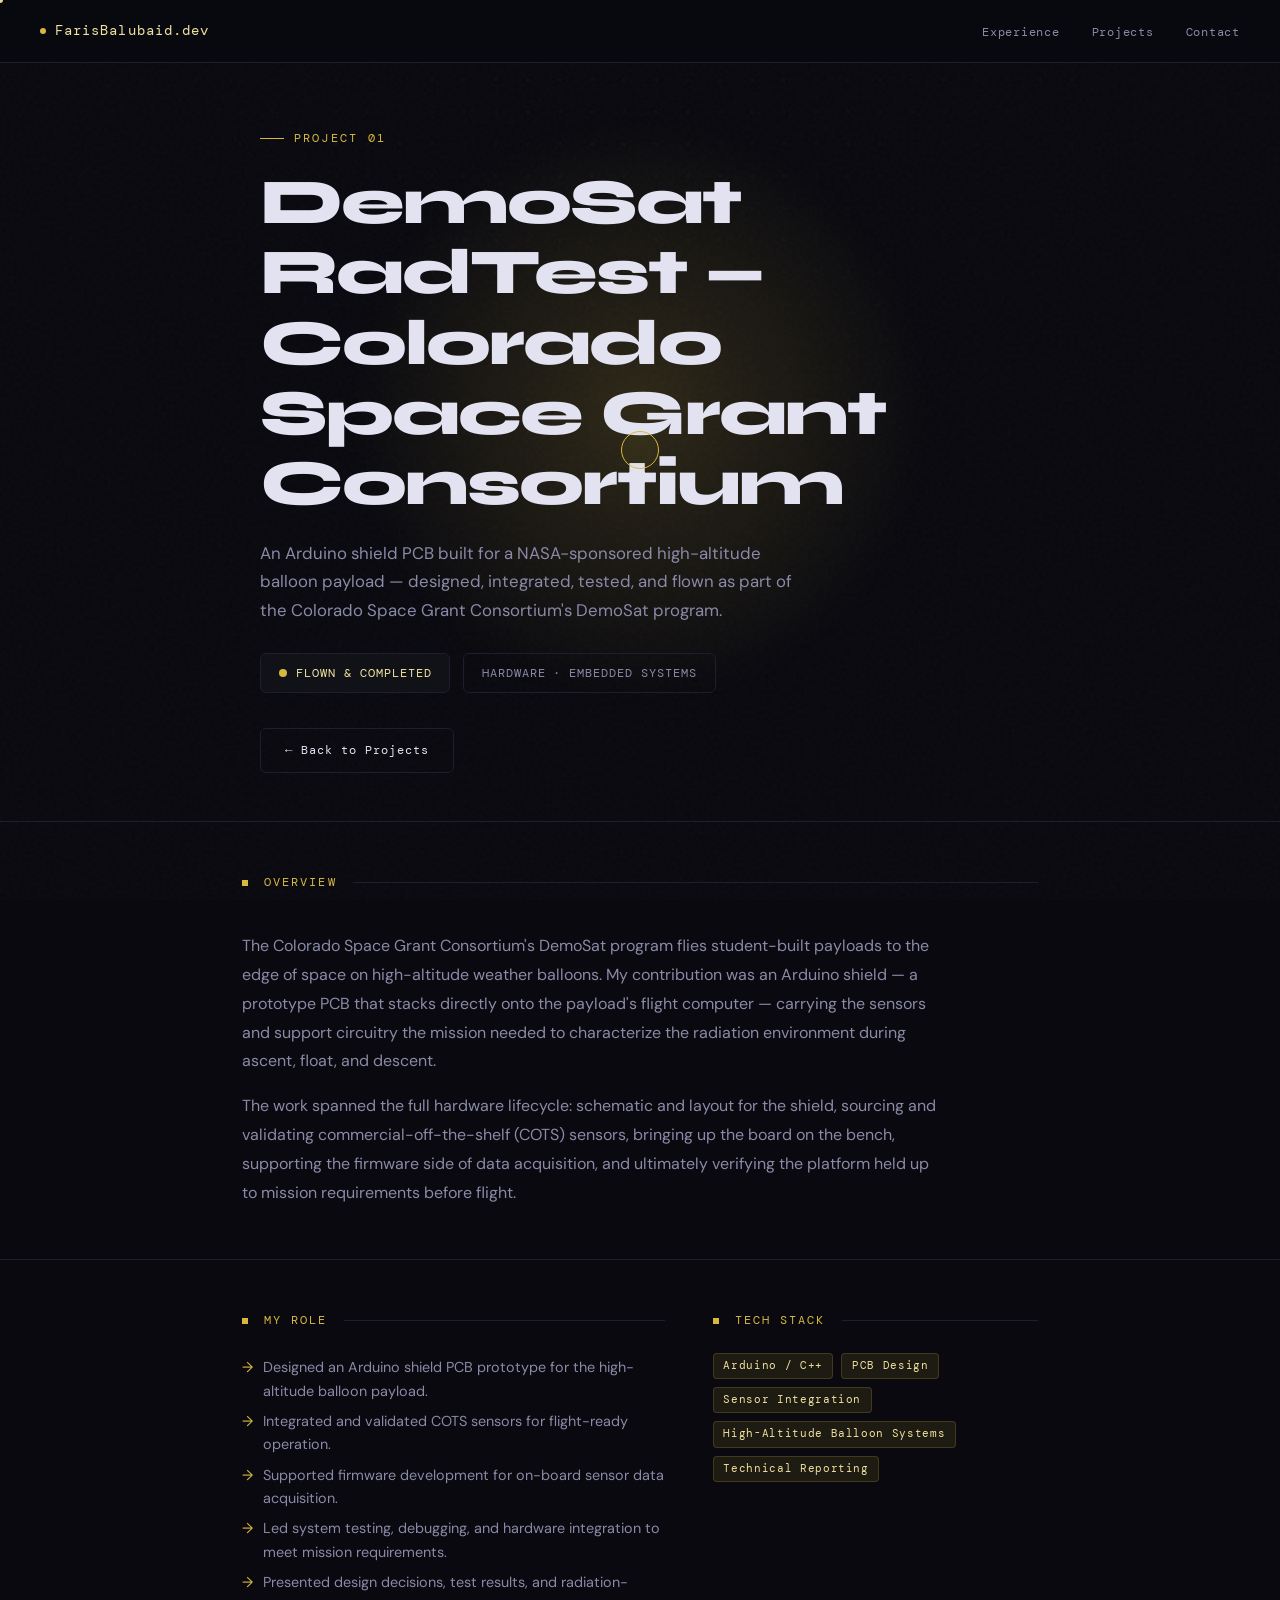
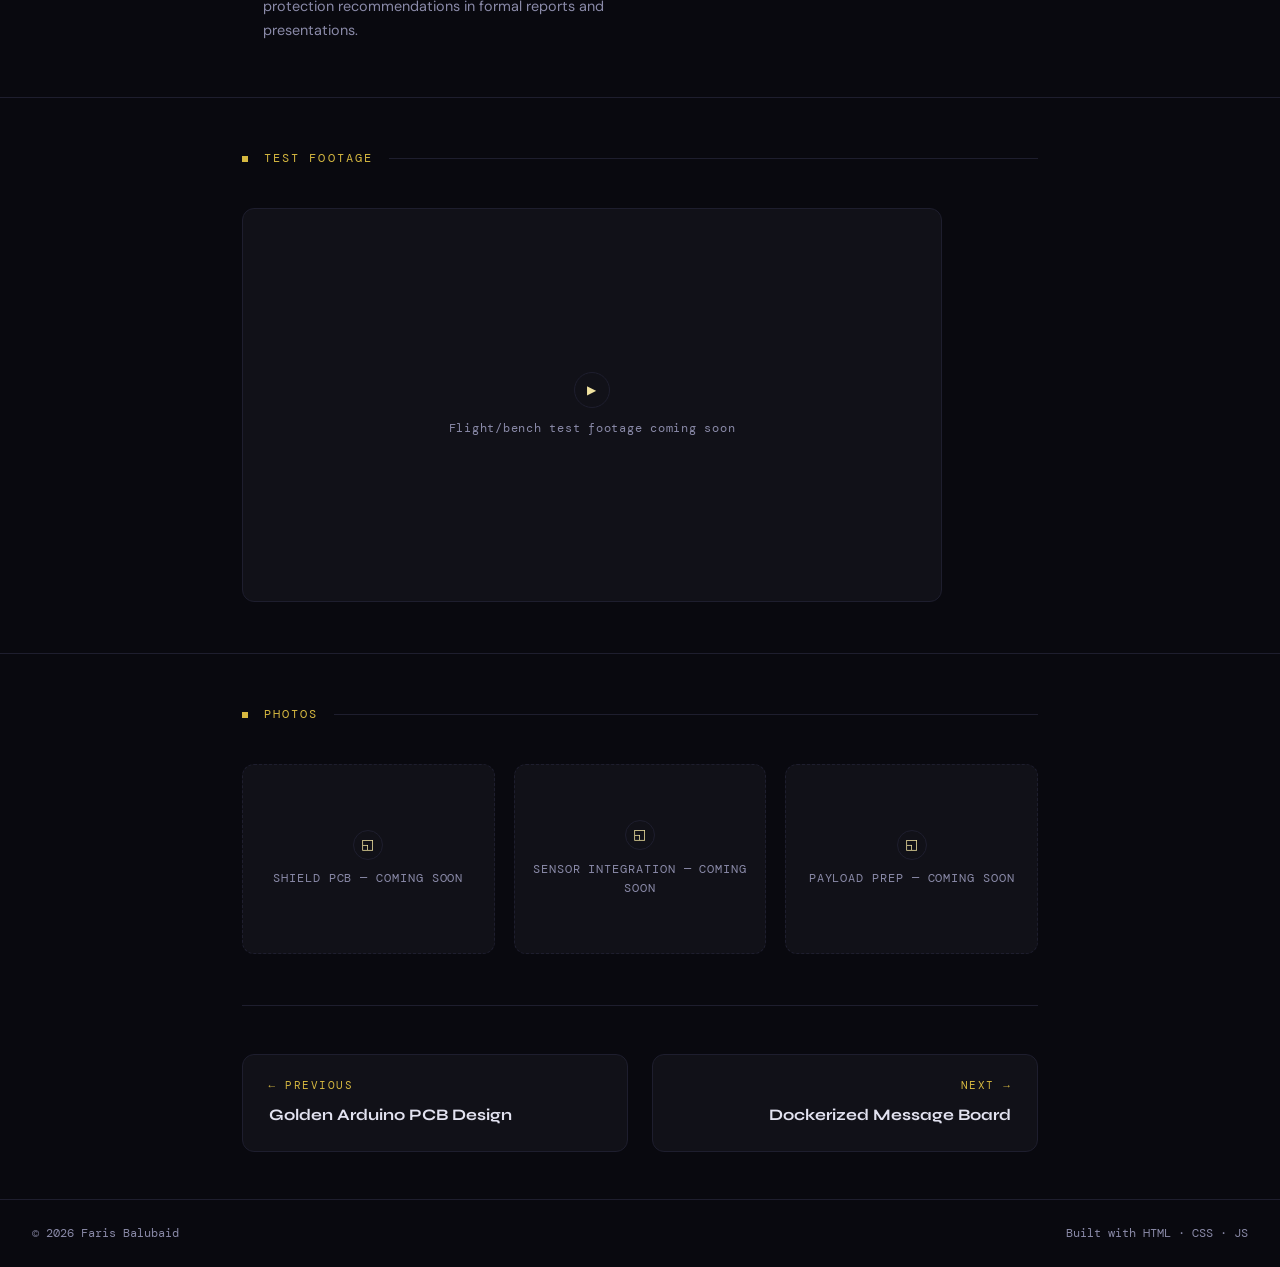
==== commit c70cd146: "Add DemoSat footage, photo-forward 3D project cards, and image folders - video/demosat-test.mp4 is i" ====
--- a/project-1.html
+++ b/project-1.html
@@ -108,6 +108,27 @@
     </div>
   </section>
 
+  <!-- PHOTOS -->
+  <section class="detail-section reveal">
+    <div class="container">
+      <div class="section-label">Photos</div>
+      <div class="media-grid">
+        <div class="media-tile">
+          <span class="media-icon">◱</span>Shield PCB — coming soon
+          <img src="img/project-1/01.jpg" alt="DemoSat shield PCB" loading="lazy" onerror="this.remove()">
+        </div>
+        <div class="media-tile">
+          <span class="media-icon">◱</span>Sensor integration — coming soon
+          <img src="img/project-1/02.jpg" alt="Sensor integration" loading="lazy" onerror="this.remove()">
+        </div>
+        <div class="media-tile">
+          <span class="media-icon">◱</span>Payload prep — coming soon
+          <img src="img/project-1/03.jpg" alt="Payload prep" loading="lazy" onerror="this.remove()">
+        </div>
+      </div>
+    </div>
+  </section>
+
   <!-- PAGINATION -->
   <div class="container">
     <nav class="project-pagination" aria-label="More projects">
--- a/css/base.css
+++ b/css/base.css
@@ -8,8 +8,10 @@
   --bg:        #09090f;
   --surface:   #111118;
   --border:    #1e1e2e;
-  --accent:    #7c6af7;
-  --accent2:   #c4b5fd;
+  --accent:    #d6b840;
+  --accent2:   #f0e2a0;
+  --accent-rgb:  214, 184, 64;
+  --accent2-rgb: 240, 226, 160;
   --text:      #e2e2f0;
   --muted:     #8a8aa8;
   --mono:      'DM Mono', monospace;
@@ -42,7 +44,7 @@
 body::after {
   content: '';
   position: fixed; inset: 0; z-index: 0; pointer-events: none;
-  background-image: radial-gradient(circle, rgba(124,106,247,.5) 1px, transparent 1px);
+  background-image: radial-gradient(circle, rgba(var(--accent-rgb), .5) 1px, transparent 1px);
   background-size: 32px 32px;
   -webkit-mask-image: radial-gradient(circle at 50% 0%, black, transparent 75%);
           mask-image: radial-gradient(circle at 50% 0%, black, transparent 75%);
@@ -68,14 +70,14 @@
 .cursor-ring {
   width: 38px; height: 38px;
   border: 1px solid var(--accent);
-  background: rgba(124,106,247,0.05);
+  background: rgba(var(--accent-rgb), 0.05);
   transition: width .35s cubic-bezier(.16,1,.3,1), height .35s cubic-bezier(.16,1,.3,1),
               border-color .3s, background .3s, opacity .25s;
 }
 body.has-cursor .cursor-dot, body.has-cursor .cursor-ring { opacity: 1; }
 body.has-cursor, body.has-cursor a, body.has-cursor button,
 body.has-cursor .project-card, body.has-cursor .exp-item { cursor: none; }
-.cursor-ring.is-link { width: 78px; height: 78px; border-color: var(--accent2); background: rgba(124,106,247,0.1); }
+.cursor-ring.is-link { width: 78px; height: 78px; border-color: var(--accent2); background: rgba(var(--accent-rgb), 0.1); }
 .cursor-ring.is-link .cursor-label { opacity: 1; transform: scale(1); }
 .cursor-ring.is-down { transform: translate(-50%, -50%) scale(0.85); }
 .cursor-label {
@@ -106,7 +108,7 @@
 .nav-status-dot {
   width: 6px; height: 6px; border-radius: 50%;
   background: var(--accent);
-  box-shadow: 0 0 0 0 rgba(124,106,247,.6);
+  box-shadow: 0 0 0 0 rgba(var(--accent-rgb), .6);
   animation: pulse 2.4s infinite;
   flex-shrink: 0;
 }
@@ -166,8 +168,8 @@
   display: inline-flex;
   align-items: center;
 }
-.btn-primary { background: var(--accent); color: #fff; }
-.btn-primary:hover { background: #6856e8; transform: translateY(-1px); }
+.btn-primary { background: var(--accent); color: var(--bg); font-weight: 600; }
+.btn-primary:hover { background: var(--accent2); transform: translateY(-1px); }
 .btn-outline { background: transparent; color: var(--text); border: 1px solid var(--border); }
 .btn-outline:hover { border-color: var(--accent); color: var(--accent2); }
 
@@ -186,8 +188,8 @@
   font-family: var(--mono);
   font-size: 0.68rem;
   color: var(--accent2);
-  background: rgba(124,106,247,.1);
-  border: 1px solid rgba(124,106,247,.2);
+  background: rgba(var(--accent-rgb), .1);
+  border: 1px solid rgba(var(--accent-rgb), .2);
   padding: 0.2rem 0.6rem;
   border-radius: 4px;
   letter-spacing: 0.06em;
@@ -220,9 +222,9 @@
   to   { opacity: 1; transform: none; }
 }
 @keyframes pulse {
-  0%   { box-shadow: 0 0 0 0 rgba(124,106,247,.5); }
-  70%  { box-shadow: 0 0 0 10px rgba(124,106,247,0); }
-  100% { box-shadow: 0 0 0 0 rgba(124,106,247,0); }
+  0%   { box-shadow: 0 0 0 0 rgba(var(--accent-rgb), .5); }
+  70%  { box-shadow: 0 0 0 10px rgba(var(--accent-rgb), 0); }
+  100% { box-shadow: 0 0 0 0 rgba(var(--accent-rgb), 0); }
 }
 @keyframes traceGlint {
   to { background-position: -130% 0; }
--- a/css/project.css
+++ b/css/project.css
@@ -13,7 +13,7 @@
   position: absolute;
   width: 600px; height: 600px;
   border-radius: 50%;
-  background: radial-gradient(circle, rgba(124,106,247,.18) 0%, transparent 70%);
+  background: radial-gradient(circle, rgba(var(--accent-rgb), .18) 0%, transparent 70%);
   top: 50%; left: 50%;
   transform: translate(-50%, -50%);
   pointer-events: none;
@@ -72,7 +72,7 @@
   width: 8px; height: 8px;
   border-radius: 50%;
   background: var(--accent);
-  box-shadow: 0 0 0 0 rgba(124,106,247,.6);
+  box-shadow: 0 0 0 0 rgba(var(--accent-rgb), .6);
   animation: pulse 2s infinite;
 }
 .category-pill {
@@ -117,6 +117,7 @@
   gap: 1.2rem;
 }
 .media-tile {
+  position: relative;
   aspect-ratio: 4 / 3;
   border: 1px dashed var(--border);
   border-radius: var(--radius);
@@ -130,7 +131,16 @@
   text-transform: uppercase;
   text-align: center;
   padding: 1rem;
-}
+  overflow: hidden;
+}
+.media-tile img {
+  position: absolute; inset: 0;
+  width: 100%; height: 100%;
+  object-fit: cover;
+  border-radius: calc(var(--radius) - 1px);
+  transition: transform .4s cubic-bezier(.16,1,.3,1);
+}
+.media-tile:hover img { transform: scale(1.06); }
 .media-tile .media-icon {
   width: 30px; height: 30px;
   border: 1px solid var(--border);
@@ -191,7 +201,7 @@
 .pagination-link:hover {
   border-color: var(--accent);
   transform: perspective(900px) rotateX(var(--rx, 0deg)) rotateY(var(--ry, 0deg)) translateY(-4px);
-  box-shadow: 0 16px 32px -18px rgba(124,106,247,.5);
+  box-shadow: 0 16px 32px -18px rgba(var(--accent-rgb), .5);
 }
 .pagination-link.next { text-align: right; align-items: flex-end; }
 .pagination-label {
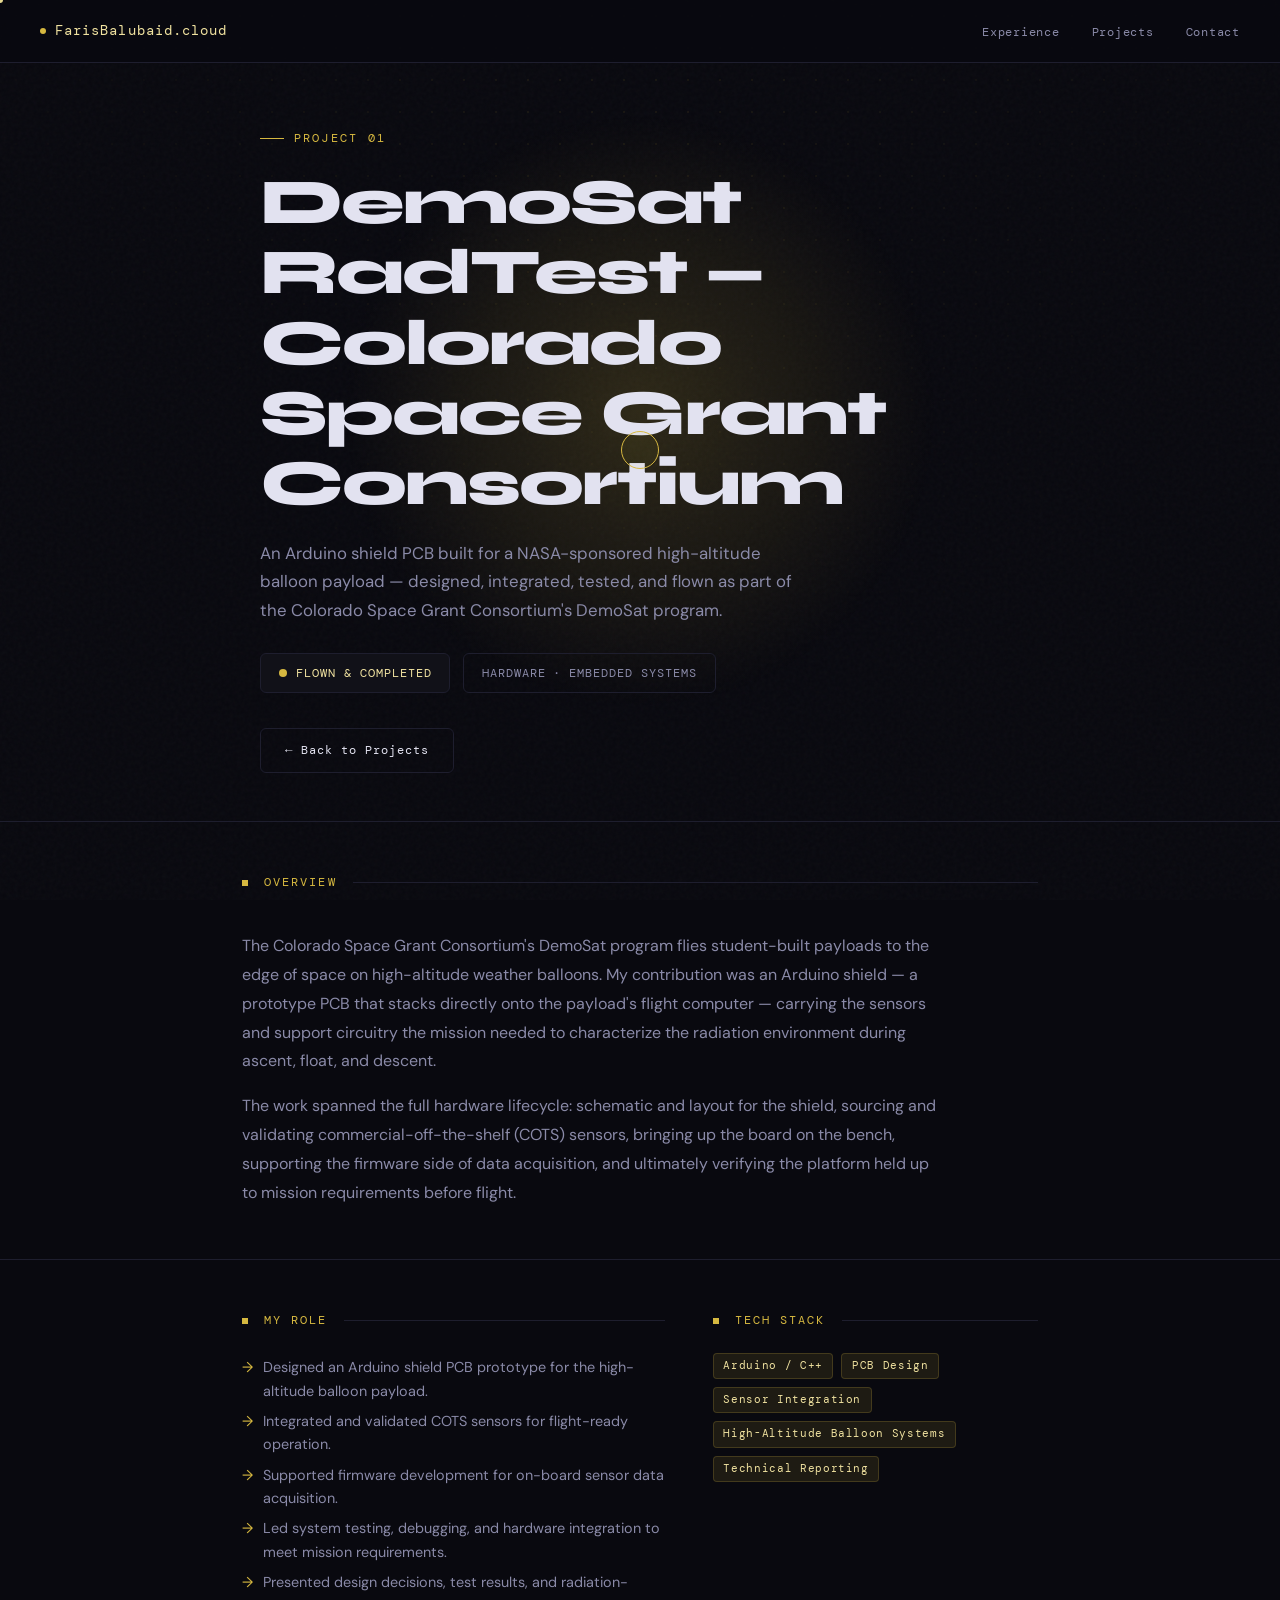
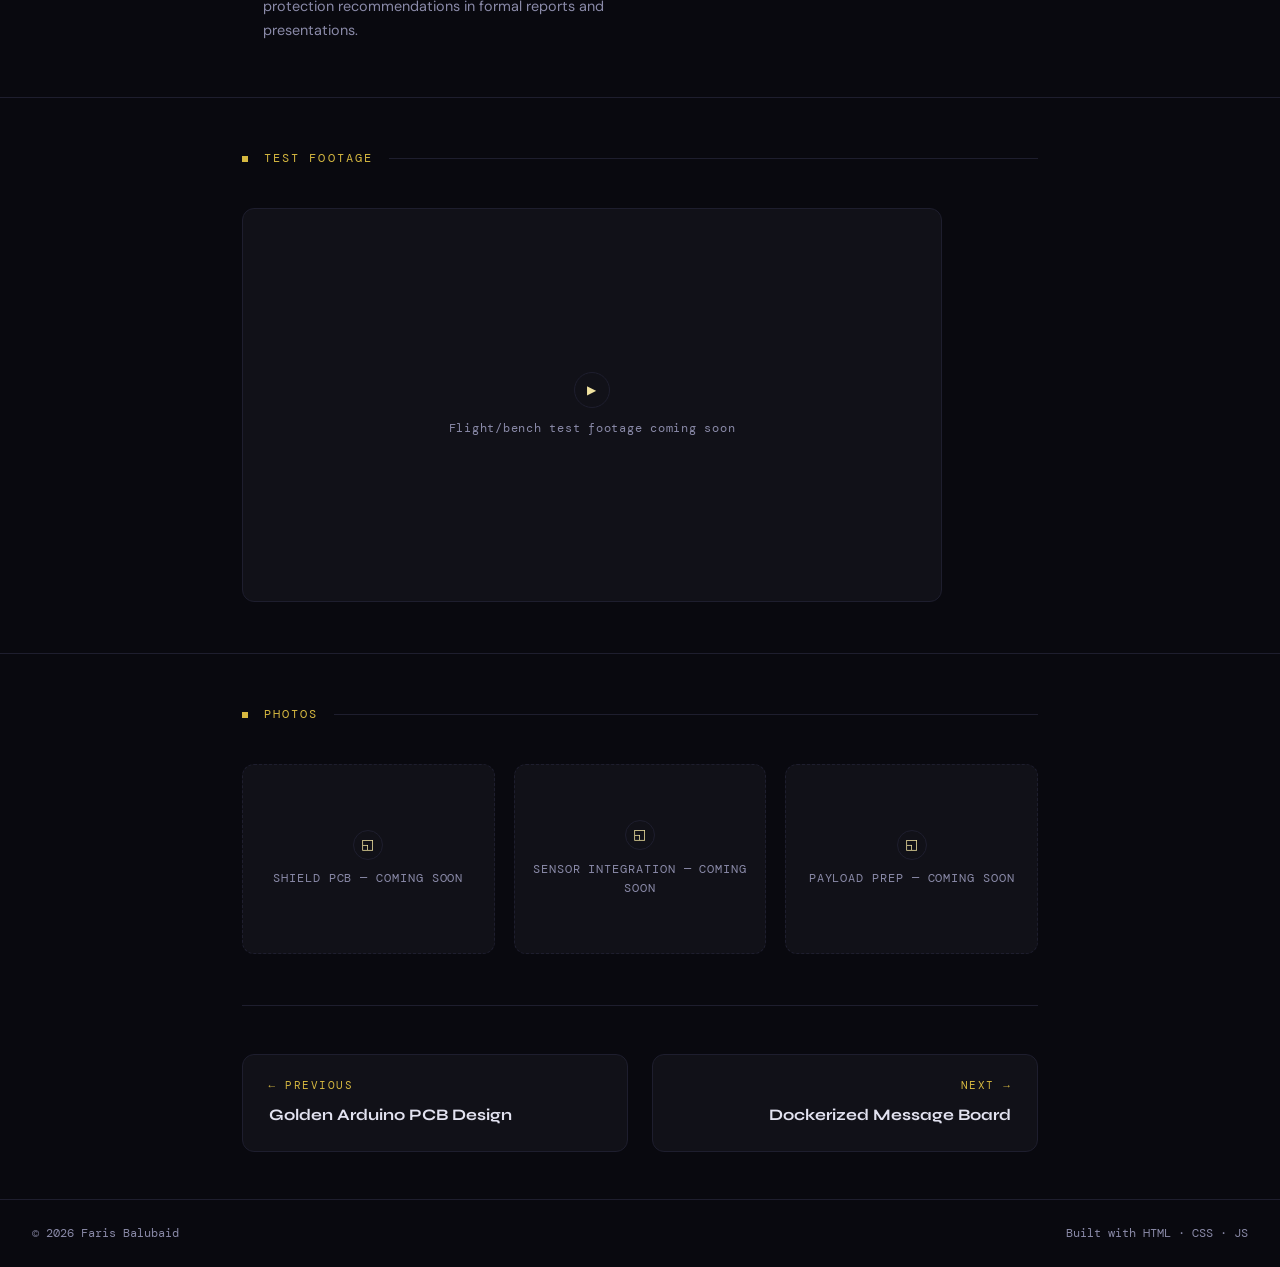
==== commit b0ea1d3b: "Wire up custom domain farisbalubaid.cloud Added the CNAME file GitHub Pages needs to serve the site " ====
--- a/project-1.html
+++ b/project-1.html
@@ -20,7 +20,7 @@
 
   <!-- NAV -->
   <nav class="site-nav">
-    <a class="nav-logo" href="index.html"><span class="nav-status-dot"></span>FarisBalubaid.dev</a>
+    <a class="nav-logo" href="index.html"><span class="nav-status-dot"></span>FarisBalubaid.cloud</a>
     <ul class="nav-links">
       <li><a href="index.html#experience">Experience</a></li>
       <li><a href="index.html#projects">Projects</a></li>
--- a/css/base.css
+++ b/css/base.css
@@ -2,7 +2,7 @@
    BASE — design tokens, reset, and components shared by every page
    ══════════════════════════════════════════════════════════════ */
 
-*, *::before, *::after { box-sizing: border-box; margin: 0; padding: 0; }
+*, *::before, *::after { box-sizing: border-box; margin: 0; padding: 0; -webkit-tap-highlight-color: transparent; }
 
 :root {
   --bg:        #09090f;
@@ -76,7 +76,8 @@
 }
 body.has-cursor .cursor-dot, body.has-cursor .cursor-ring { opacity: 1; }
 body.has-cursor, body.has-cursor a, body.has-cursor button,
-body.has-cursor .project-card, body.has-cursor .exp-item { cursor: none; }
+body.has-cursor .project-card, body.has-cursor .exp-item,
+body.has-cursor .hero-canvas { cursor: none; }
 .cursor-ring.is-link { width: 78px; height: 78px; border-color: var(--accent2); background: rgba(var(--accent-rgb), 0.1); }
 .cursor-ring.is-link .cursor-label { opacity: 1; transform: scale(1); }
 .cursor-ring.is-down { transform: translate(-50%, -50%) scale(0.85); }
@@ -94,6 +95,7 @@
   display: flex; justify-content: space-between; align-items: center;
   padding: 1.1rem 2.5rem;
   background: rgba(9,9,15,0.75);
+  -webkit-backdrop-filter: blur(18px);
   backdrop-filter: blur(18px);
   border-bottom: 1px solid var(--border);
 }
--- a/css/project.css
+++ b/css/project.css
@@ -4,6 +4,7 @@
 
 /* ── PROJECT HERO ────────────────────────────────────────────── */
 #project-hero {
+  min-height: 82vh;   /* fallback for browsers that don't understand svh */
   min-height: 82svh;
   display: flex; align-items: center;
   padding: 8rem 0 3rem;
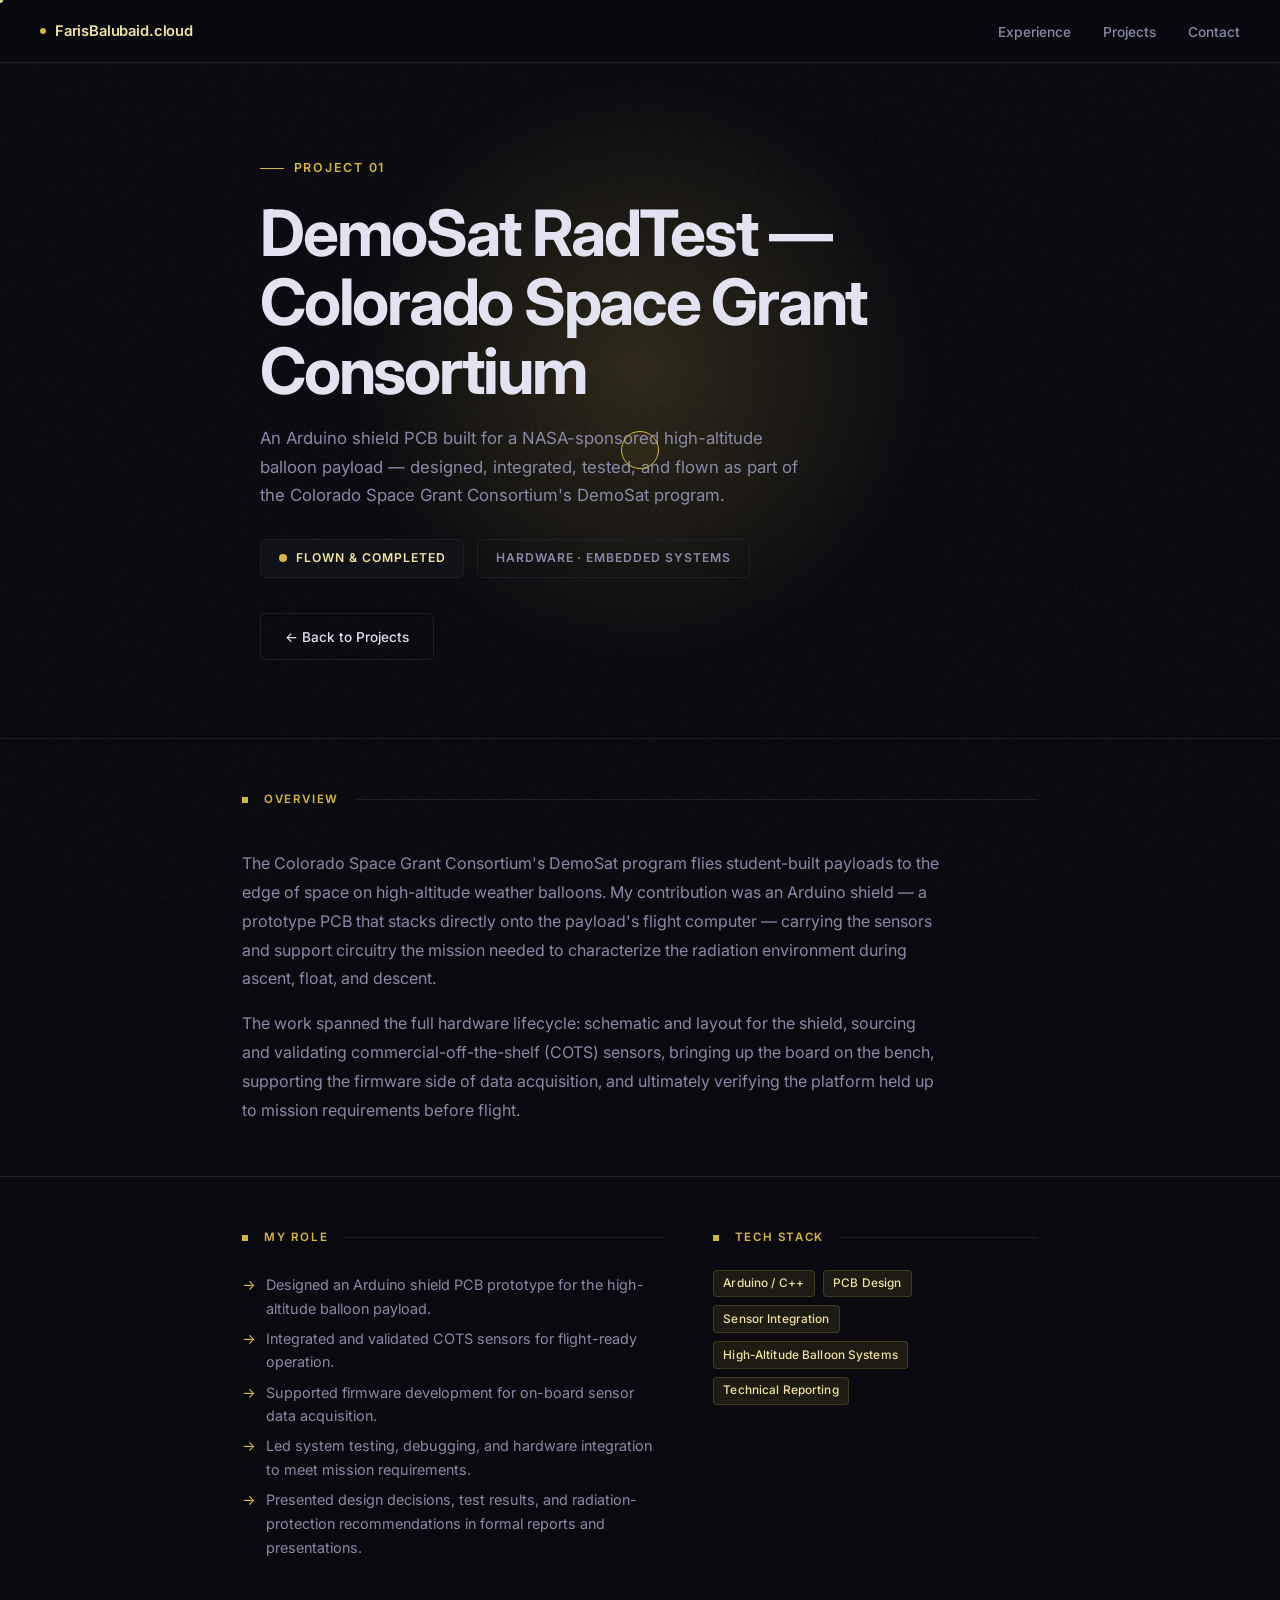
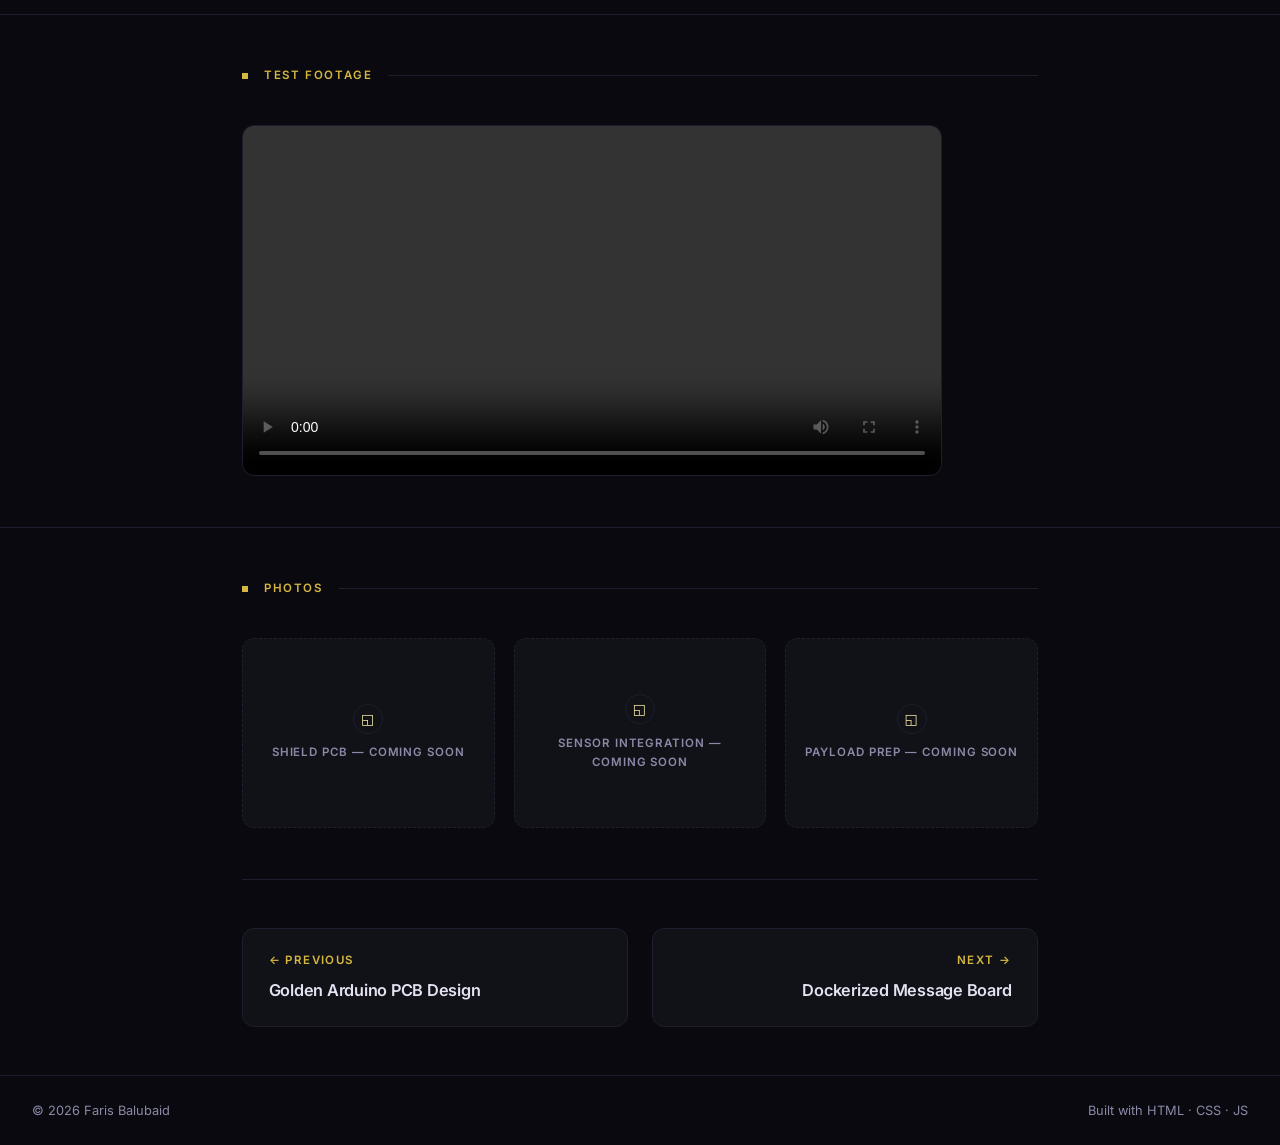
==== commit f38a8562: "Switch the whole site to Inter All three font tokens (--mono, --display, --body) now resolve to one " ====
--- a/project-1.html
+++ b/project-1.html
@@ -6,9 +6,10 @@
   <title>DemoSat RadTest — Faris Balubaid</title>
   <meta name="description" content="Arduino shield PCB prototype for a Colorado Space Grant Consortium high-altitude balloon payload, sponsored by NASA — sensor integration, testing, and radiation-protection analysis." />
   <meta name="theme-color" content="#09090f" />
-  <link rel="icon" type="image/svg+xml" href="favicon.svg" />
+  <link rel="icon" type="image/png" href="favicon.png" />
   <link rel="preconnect" href="https://fonts.googleapis.com">
-  <link href="https://fonts.googleapis.com/css2?family=Syne:wght@400;600;700;800&family=DM+Mono:ital,wght@0,300;0,400;1,300&family=DM+Sans:ital,opsz,wght@0,9..40,300;0,9..40,400;0,9..40,500;1,9..40,300&display=swap" rel="stylesheet">
+  <link rel="preconnect" href="https://fonts.gstatic.com" crossorigin>
+  <link href="https://fonts.googleapis.com/css2?family=Inter:opsz,wght@14..32,300..800&display=swap" rel="stylesheet">
   <link rel="stylesheet" href="css/base.css">
   <link rel="stylesheet" href="css/project.css">
 </head>
@@ -116,14 +117,17 @@
         <div class="media-tile">
           <span class="media-icon">◱</span>Shield PCB — coming soon
           <img src="img/project-1/01.jpg" alt="DemoSat shield PCB" loading="lazy" onerror="this.remove()">
+          <video class="media-video" src="video/project-1/01.mp4" autoplay muted loop playsinline onerror="this.remove()"></video>
         </div>
         <div class="media-tile">
           <span class="media-icon">◱</span>Sensor integration — coming soon
           <img src="img/project-1/02.jpg" alt="Sensor integration" loading="lazy" onerror="this.remove()">
+          <video class="media-video" src="video/project-1/02.mp4" autoplay muted loop playsinline onerror="this.remove()"></video>
         </div>
         <div class="media-tile">
           <span class="media-icon">◱</span>Payload prep — coming soon
           <img src="img/project-1/03.jpg" alt="Payload prep" loading="lazy" onerror="this.remove()">
+          <video class="media-video" src="video/project-1/03.mp4" autoplay muted loop playsinline onerror="this.remove()"></video>
         </div>
       </div>
     </div>
--- a/css/base.css
+++ b/css/base.css
@@ -14,9 +14,14 @@
   --accent2-rgb: 240, 226, 160;
   --text:      #e2e2f0;
   --muted:     #8a8aa8;
-  --mono:      'DM Mono', monospace;
-  --display:   'Syne', sans-serif;
-  --body:      'DM Sans', sans-serif;
+  /* One family, Inter, for everything. The three tokens are kept (rather than
+     collapsed into one) so each rule still says which *role* the text plays —
+     labels, headings, body — and can be tuned per role (weight, tracking)
+     without touching the family. */
+  --font:      'Inter', system-ui, -apple-system, 'Segoe UI', Roboto, 'Helvetica Neue', Arial, sans-serif;
+  --mono:      var(--font);   /* small labels, tags, dates, buttons */
+  --display:   var(--font);   /* headings */
+  --body:      var(--font);   /* paragraphs */
   --radius:    12px;
   --max:       860px;
 }
@@ -29,6 +34,9 @@
   font-family: var(--body);
   font-size: 16px;
   line-height: 1.65;
+  font-optical-sizing: auto; /* Inter's opsz axis: a tighter "display" cut at large sizes */
+  -webkit-font-smoothing: antialiased;
+  -moz-osx-font-smoothing: grayscale;
   overflow-x: hidden;
 }
 
@@ -83,7 +91,7 @@
 .cursor-ring.is-down { transform: translate(-50%, -50%) scale(0.85); }
 .cursor-label {
   position: absolute; inset: 0; display: flex; align-items: center; justify-content: center;
-  font-family: var(--mono); font-size: 0.62rem; letter-spacing: 0.1em; text-transform: uppercase;
+  font-family: var(--mono); font-size: 0.62rem; font-weight: 600; letter-spacing: 0.08em; text-transform: uppercase;
   color: var(--accent2); opacity: 0; transform: scale(0.6);
   transition: opacity .25s, transform .25s; white-space: nowrap;
 }
@@ -102,9 +110,10 @@
 .nav-logo {
   display: inline-flex; align-items: center; gap: 0.55rem;
   font-family: var(--mono);
-  font-size: 0.85rem;
+  font-size: 0.92rem;
+  font-weight: 600;
   color: var(--accent2);
-  letter-spacing: 0.08em;
+  letter-spacing: -0.01em;
   text-decoration: none;
 }
 .nav-status-dot {
@@ -116,8 +125,8 @@
 }
 .nav-links { display: flex; gap: 2rem; list-style: none; }
 .nav-links a {
-  font-family: var(--mono); font-size: 0.78rem; color: var(--muted);
-  text-decoration: none; letter-spacing: 0.06em; transition: color .2s;
+  font-family: var(--mono); font-size: 0.86rem; font-weight: 500; color: var(--muted);
+  text-decoration: none; letter-spacing: 0; transition: color .2s;
 }
 .nav-links a:hover { color: var(--text); }
 
@@ -128,8 +137,9 @@
 .section-label {
   font-family: var(--mono);
   font-size: 0.72rem;
+  font-weight: 600;
   color: var(--accent);
-  letter-spacing: 0.18em;
+  letter-spacing: 0.14em;
   text-transform: uppercase;
   margin-bottom: 2.5rem;
   display: flex; align-items: center; gap: 1rem;
@@ -150,8 +160,8 @@
 h2 {
   font-family: var(--display);
   font-size: clamp(1.8rem, 4vw, 2.8rem);
-  font-weight: 800;
-  letter-spacing: -0.02em;
+  font-weight: 700;
+  letter-spacing: -0.03em;
   line-height: 1.1;
   margin-bottom: 3rem;
 }
@@ -159,8 +169,9 @@
 /* ── BUTTONS ─────────────────────────────────────────────────── */
 .btn {
   font-family: var(--mono);
-  font-size: 0.78rem;
-  letter-spacing: 0.08em;
+  font-size: 0.85rem;
+  font-weight: 500;
+  letter-spacing: 0;
   padding: 0.7rem 1.5rem;
   border-radius: 6px;
   text-decoration: none;
@@ -188,13 +199,26 @@
 .project-tags { display: flex; flex-wrap: wrap; gap: 0.5rem; }
 .tag {
   font-family: var(--mono);
-  font-size: 0.68rem;
+  font-size: 0.74rem;
+  font-weight: 500;
   color: var(--accent2);
   background: rgba(var(--accent-rgb), .1);
   border: 1px solid rgba(var(--accent-rgb), .2);
   padding: 0.2rem 0.6rem;
   border-radius: 4px;
-  letter-spacing: 0.06em;
+  letter-spacing: 0.01em;
+}
+
+/* inline code: same family as everything else (it used to fall back to the
+   browser's default monospace), tinted so it still reads as code */
+code {
+  font-family: var(--font);
+  font-size: 0.92em;
+  font-weight: 500;
+  color: var(--accent2);
+  background: rgba(var(--accent-rgb), .1);
+  padding: 0.08em 0.4em;
+  border-radius: 4px;
 }
 
 /* ── SCROLL-REVEAL (generic) ────────────────────────────────── */
@@ -213,7 +237,7 @@
   justify-content: space-between;
   align-items: center;
   font-family: var(--mono);
-  font-size: 0.72rem;
+  font-size: 0.8rem;
   color: var(--muted);
   position: relative; z-index: 1;
 }
@@ -257,5 +281,6 @@
     opacity: 1 !important;
   }
   .section-label::after { animation: none; }
-  .hero-canvas { transition: none; }
-}
+  .hero-canvas, .hero-avatar-canvas { transition: none; }
+  .hero-bg-video, .media-video { display: none; }
+}
--- a/css/project.css
+++ b/css/project.css
@@ -24,8 +24,9 @@
 .project-num-big {
   font-family: var(--mono);
   font-size: 0.78rem;
+  font-weight: 600;
   color: var(--accent);
-  letter-spacing: 0.18em;
+  letter-spacing: 0.14em;
   text-transform: uppercase;
   margin-bottom: 1.2rem;
   display: flex; align-items: center; gap: 0.6rem;
@@ -36,9 +37,9 @@
 .project-name {
   font-family: var(--display);
   font-size: clamp(2.2rem, 6vw, 4rem);
-  font-weight: 800;
-  letter-spacing: -0.03em;
-  line-height: 1.1;
+  font-weight: 700;
+  letter-spacing: -0.035em;
+  line-height: 1.08;
   max-width: 760px;
   margin-bottom: 1.2rem;
   animation: fadeUp .6s ease both; animation-delay: .2s;
@@ -60,7 +61,7 @@
 }
 .status-pill {
   display: inline-flex; align-items: center; gap: 0.6rem;
-  font-family: var(--mono); font-size: 0.76rem;
+  font-family: var(--mono); font-size: 0.76rem; font-weight: 600;
   letter-spacing: 0.08em; text-transform: uppercase;
   color: var(--accent2);
   background: var(--surface);
@@ -77,7 +78,7 @@
   animation: pulse 2s infinite;
 }
 .category-pill {
-  font-family: var(--mono); font-size: 0.76rem;
+  font-family: var(--mono); font-size: 0.76rem; font-weight: 600;
   letter-spacing: 0.08em; text-transform: uppercase;
   color: var(--muted);
   background: transparent;
@@ -128,20 +129,21 @@
   color: var(--muted);
   font-family: var(--mono);
   font-size: 0.72rem;
+  font-weight: 600;
   letter-spacing: 0.08em;
   text-transform: uppercase;
   text-align: center;
   padding: 1rem;
   overflow: hidden;
 }
-.media-tile img {
+.media-tile img, .media-tile video {
   position: absolute; inset: 0;
   width: 100%; height: 100%;
   object-fit: cover;
   border-radius: calc(var(--radius) - 1px);
   transition: transform .4s cubic-bezier(.16,1,.3,1);
 }
-.media-tile:hover img { transform: scale(1.06); }
+.media-tile:hover img, .media-tile:hover video { transform: scale(1.06); }
 .media-tile .media-icon {
   width: 30px; height: 30px;
   border: 1px solid var(--border);
@@ -166,8 +168,8 @@
   gap: 0.6rem;
   color: var(--muted);
   font-family: var(--mono);
-  font-size: 0.78rem;
-  letter-spacing: 0.06em;
+  font-size: 0.85rem;
+  letter-spacing: 0;
   text-align: center;
   padding: 1.5rem;
 }
@@ -206,10 +208,10 @@
 }
 .pagination-link.next { text-align: right; align-items: flex-end; }
 .pagination-label {
-  font-family: var(--mono); font-size: 0.68rem;
-  color: var(--accent); letter-spacing: 0.14em; text-transform: uppercase;
-}
-.pagination-title { font-family: var(--display); font-weight: 700; font-size: 1rem; }
+  font-family: var(--mono); font-size: 0.72rem; font-weight: 600;
+  color: var(--accent); letter-spacing: 0.12em; text-transform: uppercase;
+}
+.pagination-title { font-family: var(--display); font-weight: 600; font-size: 1.02rem; letter-spacing: -0.015em; }
 
 /* ── RESPONSIVE ──────────────────────────────────────────────── */
 @media (max-width: 680px) {
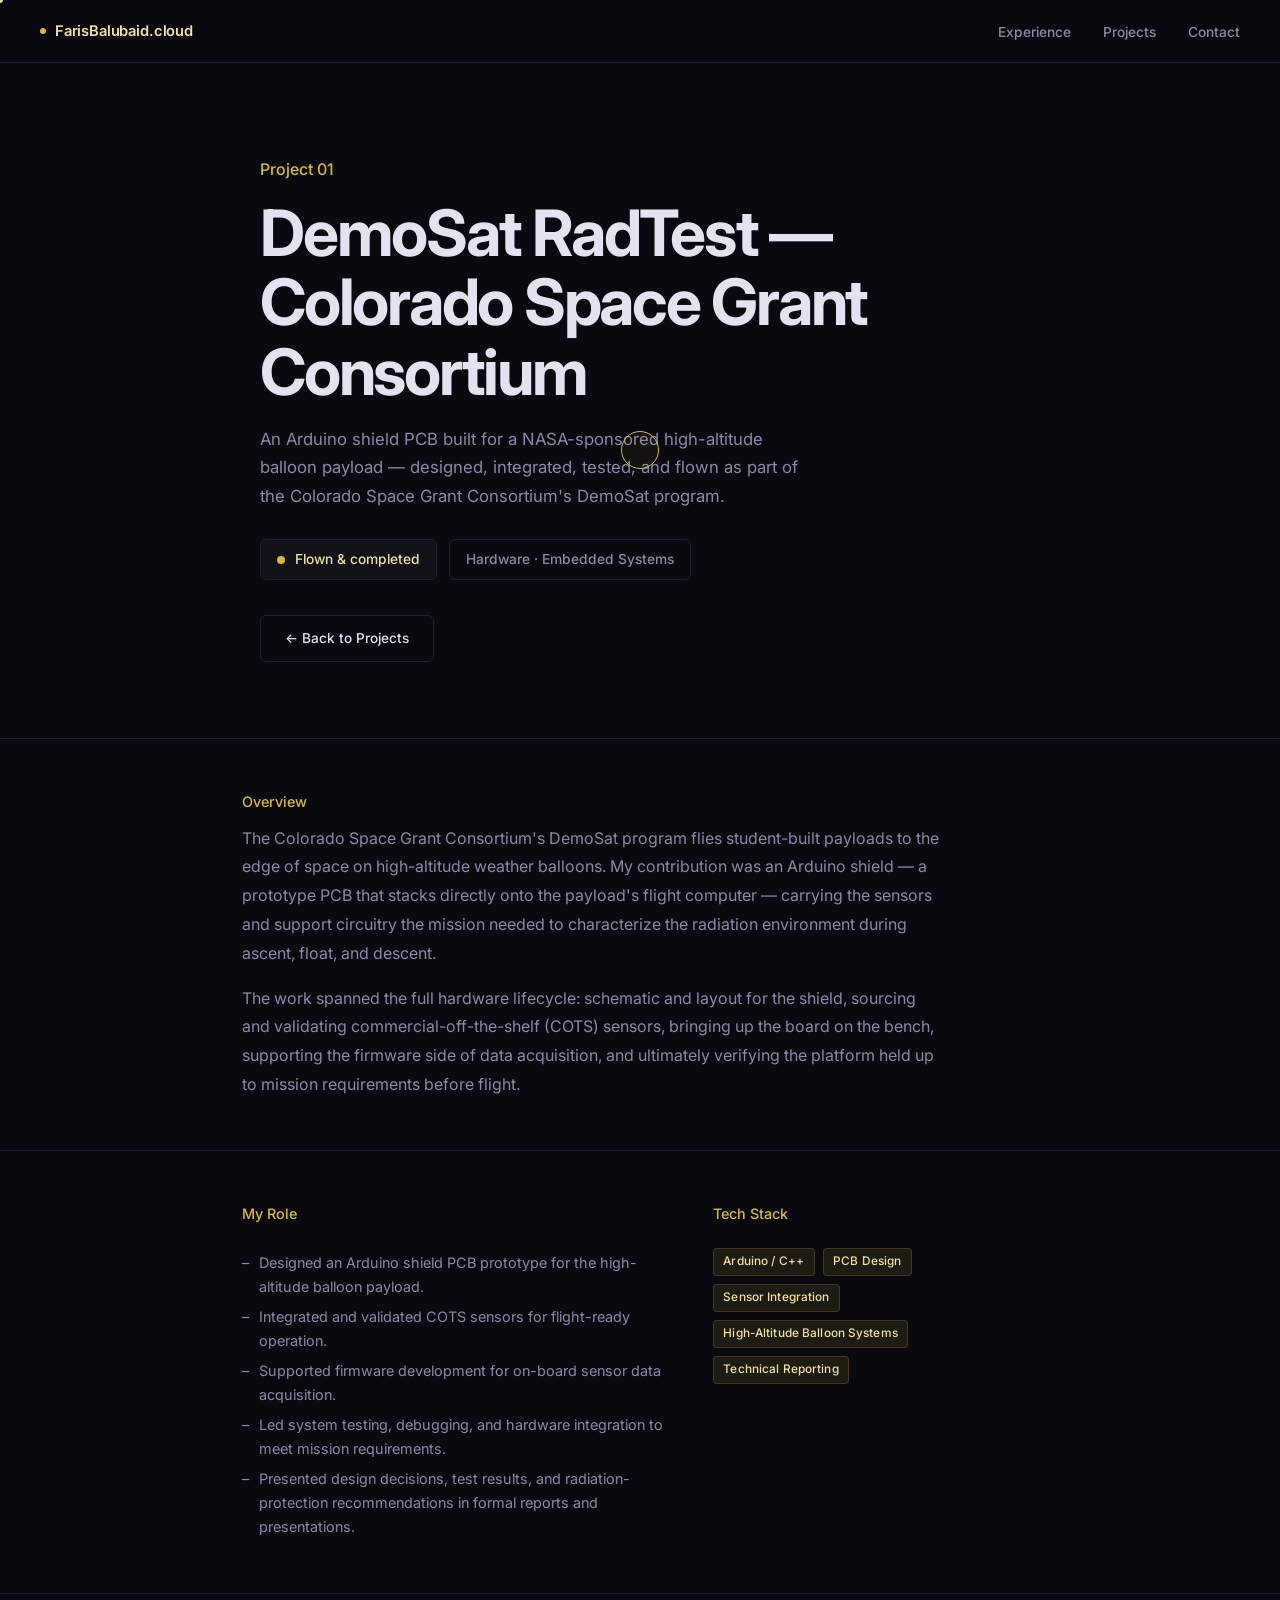
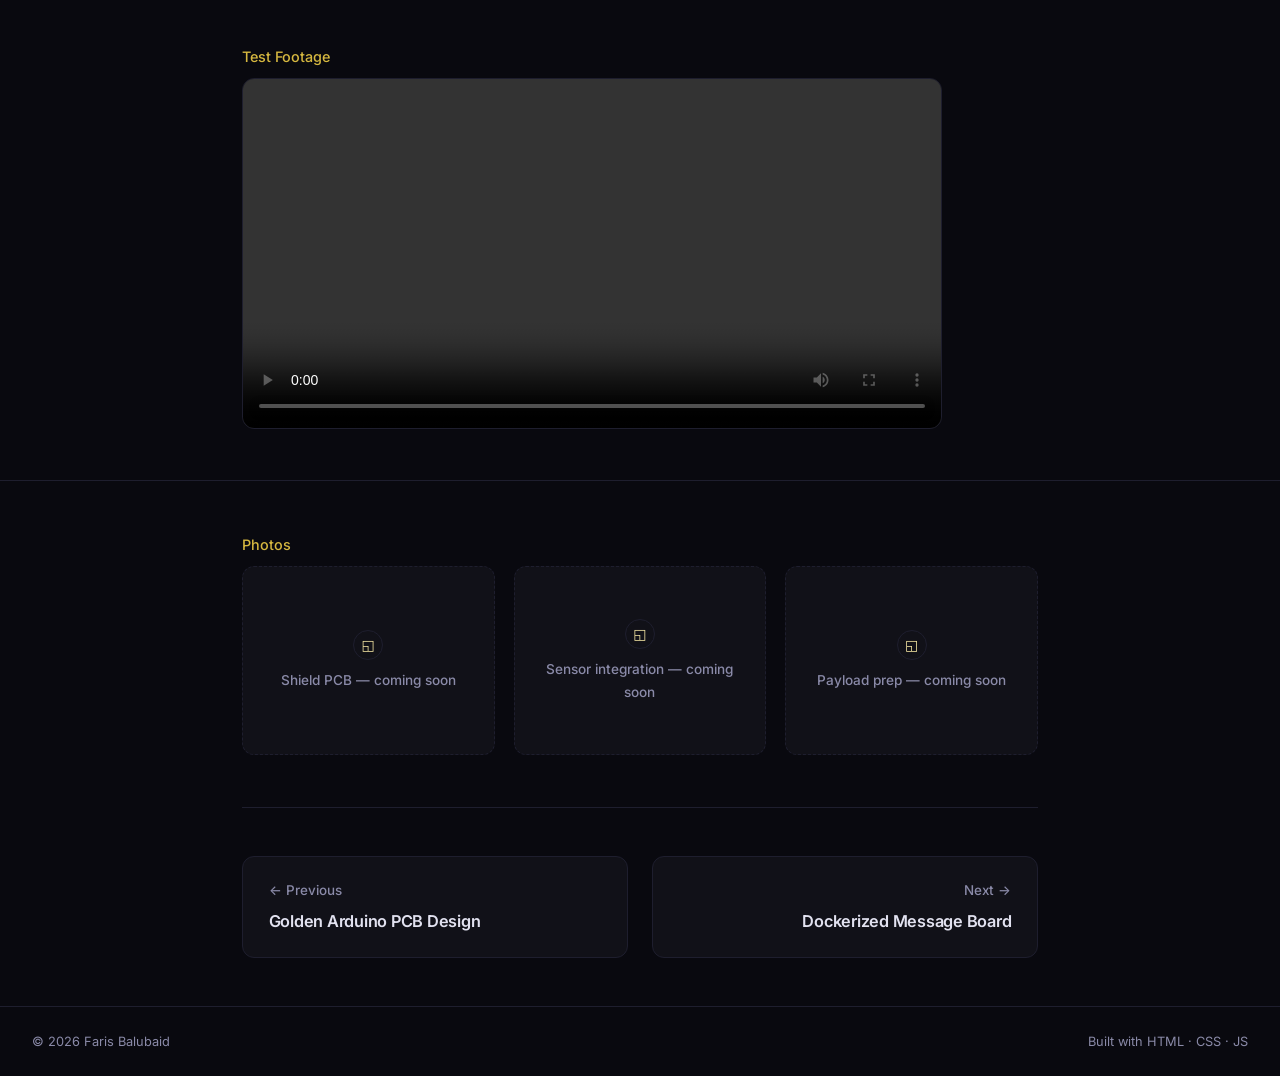
==== commit c6784398: "Tone down the template-looking effects around the showpieces The globe, the 3D avatar and the chess " ====
--- a/project-1.html
+++ b/project-1.html
@@ -30,8 +30,7 @@
   </nav>
 
   <!-- PROJECT HERO -->
-  <section id="project-hero" class="glow-section">
-    <div class="project-glow glow" id="projectGlow"></div>
+  <section id="project-hero">
     <div class="container">
       <div class="project-num-big">Project 01</div>
       <h1 class="project-name">DemoSat RadTest — Colorado Space Grant Consortium</h1>
--- a/css/base.css
+++ b/css/base.css
@@ -40,29 +40,10 @@
   overflow-x: hidden;
 }
 
-/* ── AMBIENT BACKDROP ────────────────────────────────────────── */
-/* grain texture */
-body::before {
-  content: '';
-  position: fixed; inset: 0; z-index: 0; pointer-events: none;
-  background-image: url("data:image/svg+xml,%3Csvg viewBox='0 0 256 256' xmlns='http://www.w3.org/2000/svg'%3E%3Cfilter id='n'%3E%3CfeTurbulence type='fractalNoise' baseFrequency='0.9' numOctaves='4' stitchTiles='stitch'/%3E%3C/filter%3E%3Crect width='100%25' height='100%25' filter='url(%23n)' opacity='1'/%3E%3C/svg%3E");
-  opacity: 0.03;
-}
-/* faint schematic dot-grid, fading out toward the bottom of the viewport */
-body::after {
-  content: '';
-  position: fixed; inset: 0; z-index: 0; pointer-events: none;
-  background-image: radial-gradient(circle, rgba(var(--accent-rgb), .5) 1px, transparent 1px);
-  background-size: 32px 32px;
-  -webkit-mask-image: radial-gradient(circle at 50% 0%, black, transparent 75%);
-          mask-image: radial-gradient(circle at 50% 0%, black, transparent 75%);
-  opacity: 0.16;
-}
-
 /* ── SCROLL PROGRESS ─────────────────────────────────────────── */
 .scroll-progress {
   position: fixed; top: 0; left: 0; height: 2px; width: 0%;
-  background: linear-gradient(90deg, var(--accent), var(--accent2));
+  background: var(--accent);
   z-index: 200;
   transition: width .1s linear;
 }
@@ -95,7 +76,9 @@
   color: var(--accent2); opacity: 0; transform: scale(0.6);
   transition: opacity .25s, transform .25s; white-space: nowrap;
 }
-.magnetic { transition: transform .35s cubic-bezier(.16,1,.3,1); display: inline-flex; }
+/* (this class used to pull elements toward the pointer; that effect is gone,
+   but it still carries the inline-flex layout those elements rely on) */
+.magnetic { display: inline-flex; }
 
 /* ── NAV ─────────────────────────────────────────────────────── */
 .site-nav {
@@ -119,8 +102,6 @@
 .nav-status-dot {
   width: 6px; height: 6px; border-radius: 50%;
   background: var(--accent);
-  box-shadow: 0 0 0 0 rgba(var(--accent-rgb), .6);
-  animation: pulse 2.4s infinite;
   flex-shrink: 0;
 }
 .nav-links { display: flex; gap: 2rem; list-style: none; }
@@ -134,27 +115,14 @@
 section { position: relative; z-index: 1; }
 .container { max-width: var(--max); margin: 0 auto; padding: 0 2rem; }
 
+/* a plain line of text above the heading — no tracked caps, bullet, or
+   animated rule */
 .section-label {
   font-family: var(--mono);
-  font-size: 0.72rem;
-  font-weight: 600;
+  font-size: 0.9rem;
+  font-weight: 500;
   color: var(--accent);
-  letter-spacing: 0.14em;
-  text-transform: uppercase;
-  margin-bottom: 2.5rem;
-  display: flex; align-items: center; gap: 1rem;
-}
-.section-label::before {
-  content: ''; width: 6px; height: 6px; background: var(--accent); flex-shrink: 0;
-}
-.section-label::after {
-  content: ''; flex: 1; height: 1px;
-  background-color: var(--border);
-  background-image: linear-gradient(90deg, transparent 0%, var(--accent2) 10%, transparent 20%);
-  background-size: 260% 100%;
-  background-repeat: no-repeat;
-  background-position: 130% 0;
-  animation: traceGlint 6s linear infinite;
+  margin-bottom: 0.6rem;
 }
 
 h2 {
@@ -194,7 +162,7 @@
   padding: 0.2rem 0;
   display: flex; gap: 0.6rem;
 }
-.exp-bullets li::before { content: '→'; color: var(--accent); flex-shrink: 0; }
+.exp-bullets li::before { content: '–'; color: var(--muted); flex-shrink: 0; }
 
 .project-tags { display: flex; flex-wrap: wrap; gap: 0.5rem; }
 .tag {
@@ -224,10 +192,10 @@
 /* ── SCROLL-REVEAL (generic) ────────────────────────────────── */
 .reveal {
   opacity: 0;
-  transform: perspective(1200px) translateY(24px) rotateX(-8deg);
-  transition: opacity .6s, transform .6s cubic-bezier(.16,1,.3,1);
-}
-.reveal.visible { opacity: 1; transform: perspective(1200px) translateY(0) rotateX(0deg); }
+  transform: translateY(14px);
+  transition: opacity .5s ease, transform .5s ease;
+}
+.reveal.visible { opacity: 1; transform: none; }
 
 /* ── FOOTER ──────────────────────────────────────────────────── */
 footer {
@@ -247,14 +215,6 @@
   from { opacity: 0; transform: translateY(30px); }
   to   { opacity: 1; transform: none; }
 }
-@keyframes pulse {
-  0%   { box-shadow: 0 0 0 0 rgba(var(--accent-rgb), .5); }
-  70%  { box-shadow: 0 0 0 10px rgba(var(--accent-rgb), 0); }
-  100% { box-shadow: 0 0 0 0 rgba(var(--accent-rgb), 0); }
-}
-@keyframes traceGlint {
-  to { background-position: -130% 0; }
-}
 
 /* ── RESPONSIVE (shared) ─────────────────────────────────────── */
 @media (max-width: 680px) {
@@ -273,14 +233,12 @@
   .cursor-dot, .cursor-ring { display: none; }
   body.has-cursor, body.has-cursor a, body.has-cursor button,
   body.has-cursor .project-card, body.has-cursor .exp-item { cursor: auto; }
-  .magnetic, .glow, .card-glow { transition: none !important; }
   .scroll-progress { transition: none; }
   .reveal, .exp-item, .project-card, .pagination-link {
     transition: none !important;
     transform: none !important;
     opacity: 1 !important;
   }
-  .section-label::after { animation: none; }
   .hero-canvas, .hero-avatar-canvas { transition: none; }
   .hero-bg-video, .media-video { display: none; }
 }
--- a/css/project.css
+++ b/css/project.css
@@ -10,29 +10,14 @@
   padding: 8rem 0 3rem;
   position: relative;
 }
-.project-glow {
-  position: absolute;
-  width: 600px; height: 600px;
-  border-radius: 50%;
-  background: radial-gradient(circle, rgba(var(--accent-rgb), .18) 0%, transparent 70%);
-  top: 50%; left: 50%;
-  transform: translate(-50%, -50%);
-  pointer-events: none;
-  transition: transform .6s cubic-bezier(.16,1,.3,1);
-  will-change: transform;
-}
 .project-num-big {
   font-family: var(--mono);
-  font-size: 0.78rem;
-  font-weight: 600;
+  font-size: 1rem;
+  font-weight: 500;
   color: var(--accent);
-  letter-spacing: 0.14em;
-  text-transform: uppercase;
-  margin-bottom: 1.2rem;
-  display: flex; align-items: center; gap: 0.6rem;
+  margin-bottom: 1rem;
   animation: fadeUp .6s ease both; animation-delay: .1s;
 }
-.project-num-big::before { content: ''; width: 24px; height: 1px; background: var(--accent); }
 
 .project-name {
   font-family: var(--display);
@@ -61,12 +46,11 @@
 }
 .status-pill {
   display: inline-flex; align-items: center; gap: 0.6rem;
-  font-family: var(--mono); font-size: 0.76rem; font-weight: 600;
-  letter-spacing: 0.08em; text-transform: uppercase;
+  font-family: var(--mono); font-size: 0.86rem; font-weight: 500;
   color: var(--accent2);
   background: var(--surface);
   border: 1px solid var(--border);
-  padding: 0.55rem 1.1rem;
+  padding: 0.5rem 1rem;
   border-radius: 6px;
 }
 .status-pill::before {
@@ -74,16 +58,13 @@
   width: 8px; height: 8px;
   border-radius: 50%;
   background: var(--accent);
-  box-shadow: 0 0 0 0 rgba(var(--accent-rgb), .6);
-  animation: pulse 2s infinite;
 }
 .category-pill {
-  font-family: var(--mono); font-size: 0.76rem; font-weight: 600;
-  letter-spacing: 0.08em; text-transform: uppercase;
+  font-family: var(--mono); font-size: 0.86rem; font-weight: 500;
   color: var(--muted);
   background: transparent;
   border: 1px solid var(--border);
-  padding: 0.55rem 1.1rem;
+  padding: 0.5rem 1rem;
   border-radius: 6px;
   display: inline-flex; align-items: center;
 }
@@ -128,10 +109,8 @@
   gap: 0.6rem;
   color: var(--muted);
   font-family: var(--mono);
-  font-size: 0.72rem;
-  font-weight: 600;
-  letter-spacing: 0.08em;
-  text-transform: uppercase;
+  font-size: 0.85rem;
+  font-weight: 500;
   text-align: center;
   padding: 1rem;
   overflow: hidden;
@@ -141,9 +120,9 @@
   width: 100%; height: 100%;
   object-fit: cover;
   border-radius: calc(var(--radius) - 1px);
-  transition: transform .4s cubic-bezier(.16,1,.3,1);
+  transition: transform .4s ease;
 }
-.media-tile:hover img, .media-tile:hover video { transform: scale(1.06); }
+.media-tile:hover img, .media-tile:hover video { transform: scale(1.03); }
 .media-tile .media-icon {
   width: 30px; height: 30px;
   border: 1px solid var(--border);
@@ -197,19 +176,14 @@
   border: 1px solid var(--border);
   border-radius: var(--radius);
   padding: 1.4rem 1.6rem;
-  transition: border-color .25s, transform .25s cubic-bezier(.16,1,.3,1), box-shadow .25s;
+  transition: border-color .25s;
   display: flex; flex-direction: column; gap: 0.4rem;
-  transform: perspective(900px) rotateX(var(--rx, 0deg)) rotateY(var(--ry, 0deg));
 }
-.pagination-link:hover {
-  border-color: var(--accent);
-  transform: perspective(900px) rotateX(var(--rx, 0deg)) rotateY(var(--ry, 0deg)) translateY(-4px);
-  box-shadow: 0 16px 32px -18px rgba(var(--accent-rgb), .5);
-}
+.pagination-link:hover { border-color: var(--muted); }
 .pagination-link.next { text-align: right; align-items: flex-end; }
 .pagination-label {
-  font-family: var(--mono); font-size: 0.72rem; font-weight: 600;
-  color: var(--accent); letter-spacing: 0.12em; text-transform: uppercase;
+  font-family: var(--mono); font-size: 0.84rem; font-weight: 500;
+  color: var(--muted);
 }
 .pagination-title { font-family: var(--display); font-weight: 600; font-size: 1.02rem; letter-spacing: -0.015em; }
 
